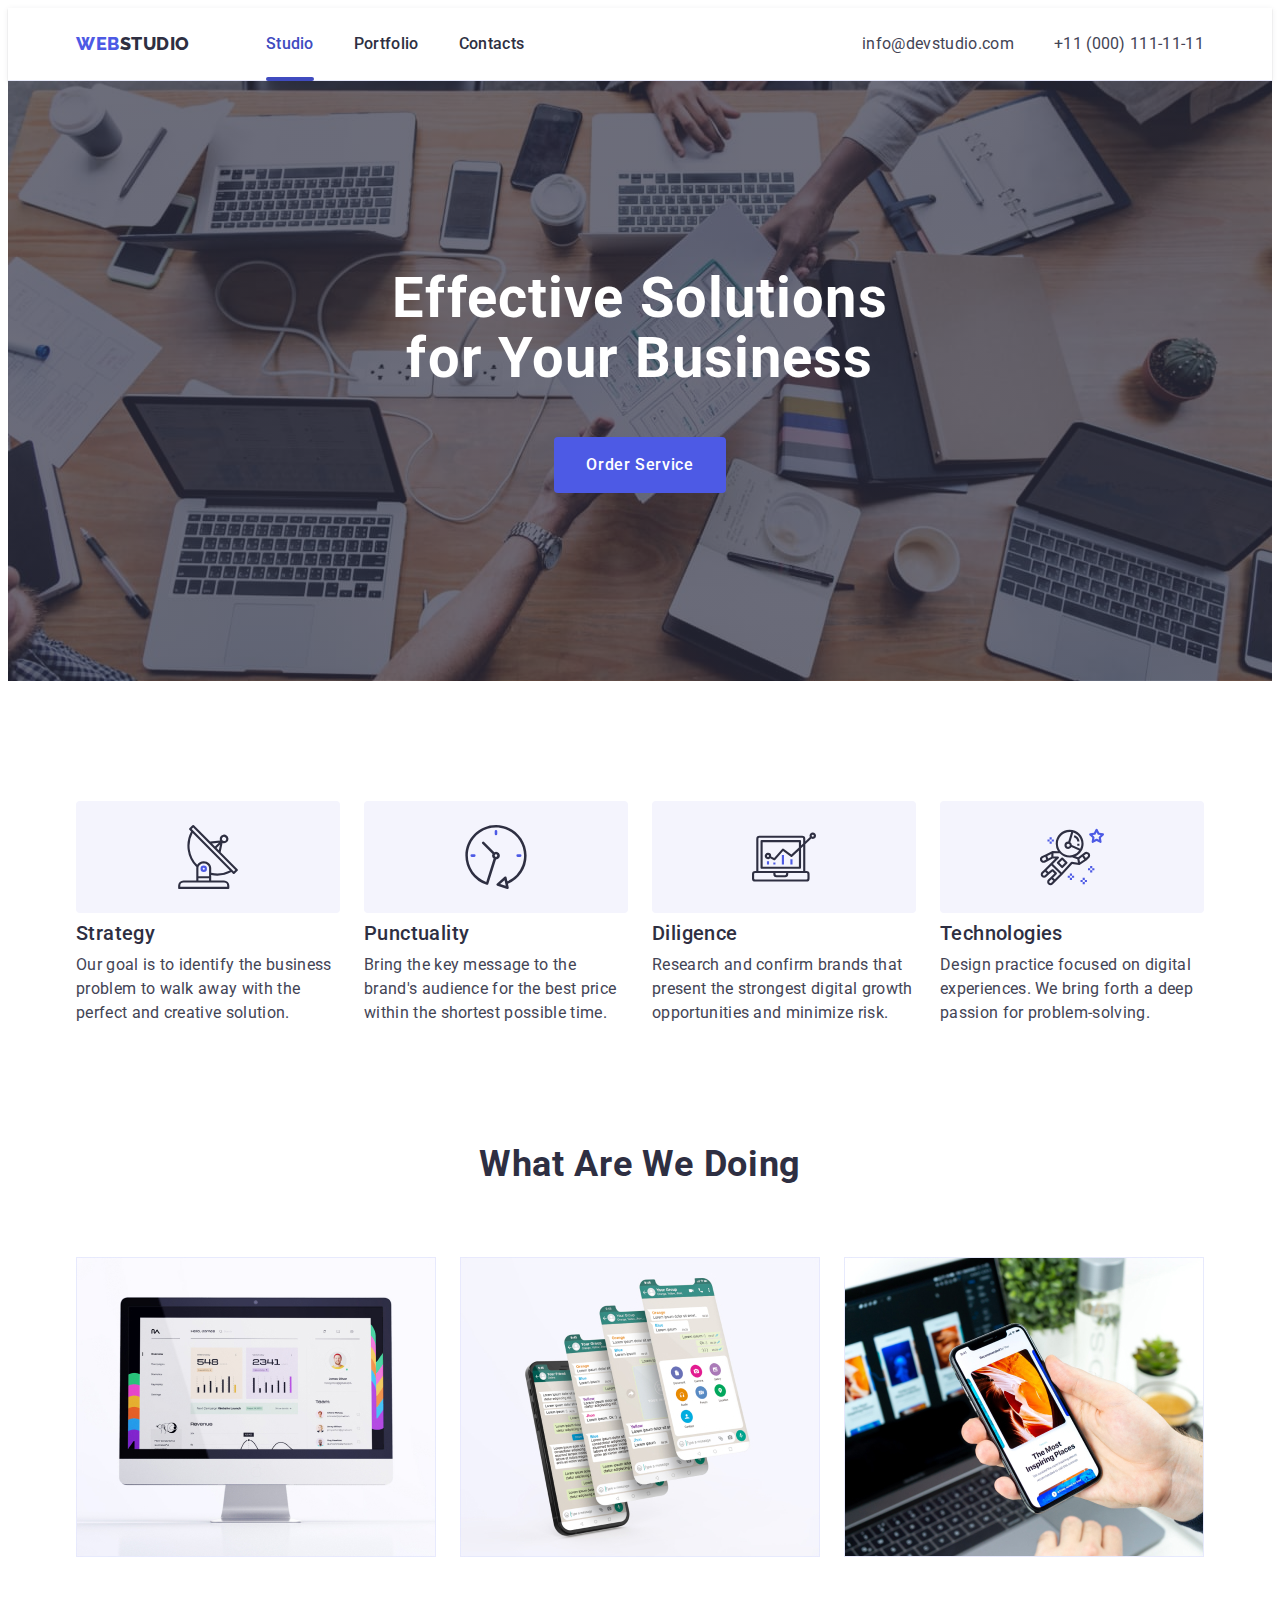
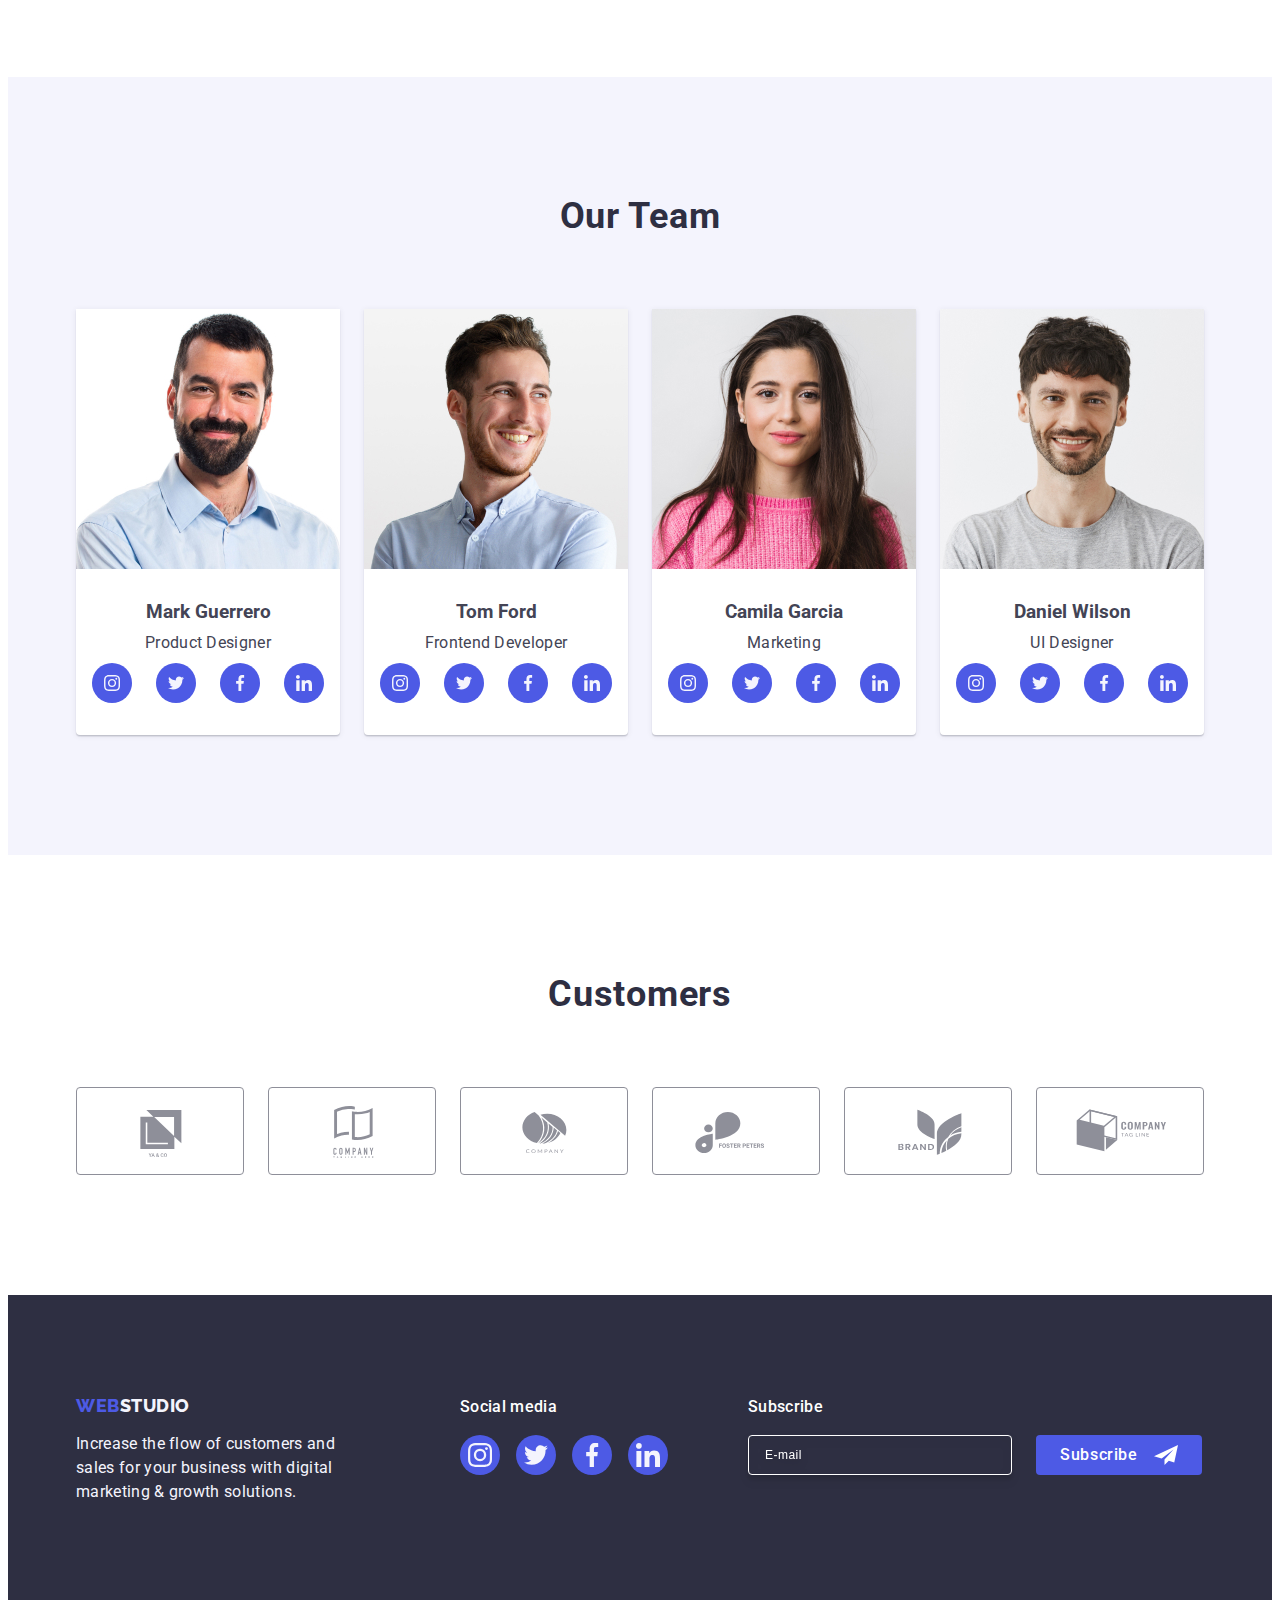
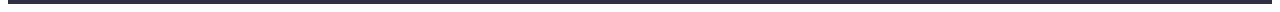
==== index.html @ f2e0dff4 "Initial commit" ====
<!DOCTYPE html>
<html lang="en">
<head>
    <meta charset="UTF-8">
    <meta name="description" content="digital marketing and growth solutions for the business">
    <link rel="preconnect" href="https://fonts.googleapis.com">
    <link rel="preconnect" href="https://fonts.gstatic.com" crossorigin>
    <link href="https://fonts.googleapis.com/css2?family=Raleway:wght@800&family=Roboto:wght@400;500;700;900&display=swap" rel="stylesheet">
    <title>Webstudio is the effectiv solutions for your business</title>
    <link rel="stylesheet" href="https://cdnjs.cloudflare.com/ajax/libs/modern-normalize/2.0.0/modern-normalize.min.css" integrity="sha512-4xo8blKMVCiXpTaLzQSLSw3KFOVPWhm/TRtuPVc4WG6kUgjH6J03IBuG7JZPkcWMxJ5huwaBpOpnwYElP/m6wg==" crossorigin="anonymous" referrerpolicy="no-referrer" />
    <link rel="stylesheet" href="./css/styles.css"/>
</head>
<body>
    <header class="header">
<div class="container header-container">
    <nav class="header-navigation">
        <a href="./index.html" class="header-logo link">Web<span class="header-logo-studio">Studio</span></a>
        <ul class="header-menu-list list">
            <li class="header-menu-item"><a href="./index.html" class="header-item current link">Studio</a></li>
            <li class="header-menu-item"><a href="./portfolio.html" class="header-item link">Portfolio</a></li>
            <li class="header-menu-item"><a href="#" class="header-item link">Contacts</a></li>
        </ul>
    </nav>
    <address class="address">
        <ul class="header-contacts-list list">
            <li>
                <a href="mailto:info@devstudio.com" class="header-contacts-item link">info@devstudio.com</a>
            </li>
            <li>
                <a href="tel:+110001111111" class="header-contacts-item link">+11 (000) 111-11-11</a>
            </li>
        </ul>
        
    </address>
</div>
    </header>

    <main>
        <section class="main-section">
                    <div class="container">
                        <h1 class="main-title">Effective Solutions for Your Business</h1>
                        <button class="button-order" data-modal-open type="button">Order Service</button>  
                    </div>  
        </section>

<section class="second-section">
    <div class="container">
        <h2 class="visually-hidden">Lorem ipsum dolor sit amet consectetur adipisicing elit. Repellendus unde facere blanditiis vitae nobis saepe enim possimus magnam dolorum.</h2>
        <ul class="business-strategies list">
            <li class="menu-item">
                <div class="strategies-icon-wrap">
                <svg class="strategies-icon" width="64" height="64">
                    <use href="./images/icons.svg#icon-antenna-1"></use>
                </svg>
                </div>
                <h3 class="name-menu-item">Strategy</h3>
                <p class="menu-text">
                    Our goal is to identify the business problem to walk away with the perfect and creative solution.
                </p>
            </li>
            <li class="menu-item">
                <div class="strategies-icon-wrap">
                <svg class="strategies-icon" width="64" height="64">
                    <use href="./images/icons.svg#icon-clock-1"></use>
                </svg>
                </div>
                <h3 class="name-menu-item">Punctuality</h3>
                <p class="menu-text">
                    Bring the key message to the brand's audience for the best price within the shortest possible time.
                </p>
            </li>
            <li class="menu-item">
                <div class="strategies-icon-wrap">
                <svg class="strategies-icon" width="64" height="64">
                    <use href="./images/icons.svg#icon-diagram-1"></use>
                </svg>
                </div>
                <h3 class="name-menu-item">Diligence</h3>
                <p class="menu-text">
                    Research and confirm brands that present the strongest digital growth opportunities and minimize risk.
                </p>
            </li>
            <li class="menu-item">
                <div class="strategies-icon-wrap">
                <svg class="strategies-icon" width="64" height="64">
                    <use href="./images/icons.svg#icon-astronaut-1"></use>
                </svg>
                </div>
                <h3 class="name-menu-item">Technologies</h3>
                <p class="menu-text">
                    Design practice focused on digital experiences. We bring forth a deep passion for problem-solving.
                </p>
            </li>
        </ul>
    </div>
</section>

<section class="third-section"> 
    <div class="container">
        <h2 class="title">What are we doing</h2>
        <ul class="services-list list">
            <li class="services-item">
                <img src="./images/monitor.jpg" alt="Monitor" 
                width="360" 
                height="300" 
                />
            </li>
            <li class="services-item">
                <img src="./images/phone.jpg" alt="Phone" 
                width="360" 
                height="300" 
                />
            </li>
            <li class="services-item">
                <img src="./images/phone_in_the_hand.jpg" alt="Phone in the hand" 
                width="360" 
                height="300" 
                />
            </li>
        </ul>
    </div>
</section>
<section class="fourth-section">
    <div class="container">
        <h2 class="title">Our Team</h2>
        <ul class="team-members-list list">
            <li class="team-members-item">
            <img class="card-image"
            src="./images/mark_guerrero.jpg"
            alt="Mark Guerrero"
            width="264"
            height="260"
            />
        <div class="by-line">
            <h3 class="name-item-team">Mark Guerrero</h3>
            <p class="menu-text">Product Designer</p>
            <ul class="teams-social-networks list">
                <li class="networks-of-team-members">
                    <a class="networks-link-section link" 
                    href=""
                    target="_blank"
                    rel="noopener noreferrer">
                    <svg class="socials-icon" width="16" height="16">
                    <use href="./images/icons.svg#icon-instagram-2"></use>
                    </svg>
                    </a>
                </li>
                <li class="networks-of-team-members">
                    <a class="networks-link-section link" 
                    href=""
                    target="_blank"
                    rel="noopener noreferrer">
                    <svg class="socials-icon" width="16" height="16">
                    <use href="./images/icons.svg#icon-twitter-1"></use>
                    </svg>
                    </a>
                </li>
                <li class="networks-of-team-members">
                    <a class="networks-link-section link" 
                    href=""
                    target="_blank"
                    rel="noopener noreferrer">
                    <svg class="socials-icon" width="16" height="16">
                    <use href="./images/icons.svg#icon-facebook-1"></use>
                    </svg>
                    </a>
                </li>
                <li class="networks-of-team-members">
                    <a class="networks-link-section link" 
                    href=""
                    target="_blank"
                    rel="noopener noreferrer">
                    <svg class="socials-icon" width="16" height="16">
                    <use href="./images/icons.svg#icon-linkedin-1"></use>
                    </svg>
                    </a>
                </li>
            </ul>
        </div>
            </li>
            <li class="team-members-item">
            <img class="card-image"
            src="./images/tom_ford.jpg"
            alt="Tom Ford"
            width="264"
            height="260"
            />
        <div class="by-line">
            <h3 class="name-item-team">Tom Ford</h3>
            <p class="menu-text">Frontend Developer</p>
            <ul class="teams-social-networks list">
                <li class="networks-of-team-members">
                    <a class="networks-link-section link" 
                    href=""
                    target="_blank"
                    rel="noopener noreferrer">
                    <svg class="socials-icon" width="16" height="16">
                    <use href="./images/icons.svg#icon-instagram-2"></use>
                    </svg>
                    </a>
                </li>
                <li class="networks-of-team-members">
                    <a class="networks-link-section link" 
                    href=""
                    target="_blank"
                    rel="noopener noreferrer">
                    <svg class="socials-icon" width="16" height="16">
                    <use href="./images/icons.svg#icon-twitter-1"></use>
                    </svg>
                    </a>
                </li>
                <li class="networks-of-team-members">
                    <a class="networks-link-section link" 
                    href=""
                    target="_blank"
                    rel="noopener noreferrer">
                    <svg class="socials-icon" width="16" height="16">
                    <use href="./images/icons.svg#icon-facebook-1"></use>
                    </svg>
                    </a>
                </li>
                <li class="networks-of-team-members">
                    <a class="networks-link-section link" 
                    href=""
                    target="_blank"
                    rel="noopener noreferrer">
                    <svg class="socials-icon" width="16" height="16">
                    <use href="./images/icons.svg#icon-linkedin-1"></use>
                    </svg>
                    </a>
                </li>
            </ul>
        </div>  
            </li>
            <li class="team-members-item">
            <img class="card-image"
            src="./images/camila_garcia.jpg"
            alt="Camila Garcia"
            width="264"
            height="260"
            />
        <div class="by-line">
            <h3 class="name-item-team">Camila Garcia</h3>
            <p class="menu-text">Marketing</p>
            <ul class="teams-social-networks list">
                <li class="networks-of-team-members">
                    <a class="networks-link-section link" 
                    href=""
                    target="_blank"
                    rel="noopener noreferrer">
                    <svg class="socials-icon" width="16" height="16">
                    <use href="./images/icons.svg#icon-instagram-2"></use>
                    </svg>
                    </a>
                </li>
                <li class="networks-of-team-members">
                    <a class="networks-link-section link" 
                    href=""
                    target="_blank"
                    rel="noopener noreferrer">
                    <svg class="socials-icon" width="16" height="16">
                    <use href="./images/icons.svg#icon-twitter-1"></use>
                    </svg>
                    </a>
                </li>
                <li class="networks-of-team-members">
                    <a class="networks-link-section link" 
                    href=""
                    target="_blank"
                    rel="noopener noreferrer">
                    <svg class="socials-icon" width="16" height="16">
                    <use href="./images/icons.svg#icon-facebook-1"></use>
                    </svg>
                    </a>
                </li>
                <li class="networks-of-team-members">
                    <a class="networks-link-section link" 
                    href=""
                    target="_blank"
                    rel="noopener noreferrer">
                    <svg class="socials-icon" width="16" height="16">
                    <use href="./images/icons.svg#icon-linkedin-1"></use>
                    </svg>
                    </a>
                </li>
            </ul>
        </div>
            </li>
            <li class="team-members-item">
            <img class="card-image" 
            src="./images/daniel_wilson.jpg" 
            alt="Daniel Wilson"
            width="264"
            height="260"
            />
        <div class="by-line">
            <h3 class="name-item-team">Daniel Wilson</h3>
            <p class="menu-text">UI Designer</p>
            <ul class="teams-social-networks list">
                <li class="networks-of-team-members">
                    <a class="networks-link-section link" 
                    href=""
                    target="_blank"
                    rel="noopener noreferrer">
                    <svg class="socials-icon" width="16" height="16">
                    <use href="./images/icons.svg#icon-instagram-2"></use>
                    </svg>
                    </a>
                </li>
                <li class="networks-of-team-members">
                    <a class="networks-link-section link" 
                    href=""
                    target="_blank"
                    rel="noopener noreferrer">
                    <svg class="socials-icon" width="16" height="16">
                    <use href="./images/icons.svg#icon-twitter-1"></use>
                    </svg>
                    </a>
                </li>
                <li class="networks-of-team-members">
                    <a class="networks-link-section link" 
                    href=""
                    target="_blank"
                    rel="noopener noreferrer">
                    <svg class="socials-icon" width="16" height="16">
                    <use href="./images/icons.svg#icon-facebook-1"></use>
                    </svg>
                    </a>
                </li>
                <li class="networks-of-team-members">
                    <a class="networks-link-section link" 
                    href=""
                    target="_blank"
                    rel="noopener noreferrer">
                    <svg class="socials-icon" width="16" height="16">
                    <use href="./images/icons.svg#icon-linkedin-1"></use>
                    </svg>
                    </a>
                </li>
            </ul>
        </div>
            </li>
        </ul>
    </div>
</section>
<section class="fifth-section">
    <div class="container">
        <h2 class="title">Customers</h2>
        <ul class="customers-list list">
            <li class="customers-item">
                    <a class="customers-link link" 
                    href=""
                    target="_blank"
                    rel="noopener noreferrer">
                    <svg class="customers-icon" width="104" height="56">
                    <use href="./images/icons.svg#icon-Logo"></use>
                    </svg>
                    </a>
            </li>
            <li class="customers-item">
                    <a class="customers-link link" 
                    href=""
                    target="_blank"
                    rel="noopener noreferrer">
                    <svg class="customers-icon" width="104" height="56">
                    <use href="./images/icons.svg#icon-Logo-1"></use>
                    </svg>
                    </a>
            </li>
            <li class="customers-item">
                    <a class="customers-link link" 
                    href=""
                    target="_blank"
                    rel="noopener noreferrer">
                    <svg class="customers-icon" width="104" height="56">
                    <use href="./images/icons.svg#icon-Logo-2"></use>
                    </svg>
                    </a>
            </li>
            <li class="customers-item">
                    <a class="customers-link link" 
                    href=""
                    target="_blank"
                    rel="noopener noreferrer">
                    <svg class="customers-icon" width="104" height="56">
                    <use href="./images/icons.svg#icon-Logo-3"></use>
                    </svg>
                    </a>
            </li>
            <li class="customers-item">
                    <a class="customers-link link" 
                    href=""
                    target="_blank"
                    rel="noopener noreferrer">
                    <svg class="customers-icon" width="104" height="56">
                    <use href="./images/icons.svg#icon-Logo-4"></use>
                    </svg>
                    </a>
            </li>
            <li class="customers-item">
                    <a class="customers-link link" 
                    href=""
                    target="_blank"
                    rel="noopener noreferrer">
                    <svg class="customers-icon" width="104" height="56">
                    <use href="./images/icons.svg#icon-Logo-5"></use>
                    </svg>
                    </a>
            </li>
        </ul>
    </div>

</section>
    </main>

    <footer class="footer">
        <div class="container footer-wrap">
        <div class="info-container">
            <a href="./index.html" class="footer-logo link">Web<span class="footer-logo-studio">Studio</span></a>
            <p class="footer-text">Increase the flow of customers and sales for your business with digital marketing & growth solutions.</p>
        </div>
        <div class="footer-social-media">
            <p class="social-media">Social media</p>
            <ul class="footer-social-list list">
                <li class="social-item">
                    <a class="socials-link link" 
                    href=""
                    target="_blank"
                    rel="noopener noreferrer">
                    <svg class="socials-icon" width="24" height="24">
                    <use href="./images/icons.svg#icon-instagram-2"></use>
                    </svg>
                    </a>
                </li>
                <li class="social-item">
                    <a class="socials-link link" 
                    href=""
                    target="_blank"
                    rel="noopener noreferrer">
                    <svg class="socials-icon" width="24" height="24">
                    <use href="./images/icons.svg#icon-twitter-1"></use>
                    </svg>
                </a>
                </li>
                <li class="social-item">
                    <a class="socials-link link" 
                    href=""
                    target="_blank"
                    rel="noopener noreferrer">
                    <svg class="socials-icon" width="24" height="24">
                    <use href="./images/icons.svg#icon-facebook-1"></use>
                    </svg>
                </a>
                </li>
                <li class="social-item">
                    <a class="socials-link link" 
                    href=""
                    target="_blank"
                    rel="noopener noreferrer">
                    <svg class="socials-icon" width="24" height="24">
                    <use href="./images/icons.svg#icon-linkedin-1"></use>
                    </svg>
                </a>
                </li>
            </ul>
        </div>
            <div class="footer-input-wrap">
                <p class="social-media">Subscribe</p>
                <form class="footer-form">
                        <label for="email" class="footer-label">
                        <input type="email" class="footer-input" name="email" id="email" placeholder="E-mail">
                        </label>
                        <button type="submit" class="submit-footer-btn">Subscribe
                            <svg class="footer-btn-icon" width="24" height="24">
                        <use href="./images/icons.svg#icon-Frame-3"></use>
                        </svg>
                        </button>
                        
                </form>
            </div>
        </div>
    </footer>
    <div class="backdrop is-hidden" data-modal>
        <div class="modal">
        <button type="button" class="close-modal-btn" data-modal-close>
            <svg class="close-icon" width="8" height="8">
            <use href="./images/icons.svg#icon-close-black-18dp-2-1"></use>
            </svg>
        </button>
        <p class="modal-title">Leave your contacts and we will call you back</p>
    <form class="modal-wrap">
        
        <div class="modal-field">
            <label for="user-name" class="form-label">Name</label>
            <div class="input-wrap">
                <input type="text" class="modal-input" name="user-name" id="user-name" required>
                <svg class="modal-icon" width="18" height="24">
                <use href="./images/icons.svg#icon-person-black-18dp-1"></use>
            </svg>
            </div>
        </div>
        <div class="modal-field">
            <label for="phone-number" class="form-label">Phone</label>
            <div class="input-wrap">
                <input type="text" class="modal-input" name="phone-number" id="phone-number" required>
                <svg class="modal-icon" width="18" height="24">
                <use href="./images/icons.svg#icon-phone-black-18dp-1"></use>
                </svg>
            </div>
        </div>
        <div class="modal-field">
            <label for="user-email" class="form-label">Email</label>
            <div class="input-wrap">
                <input type="text" class="modal-input" name="email" id="user-email"> 
                <svg class="modal-icon" width="18" height="24">
                <use href="./images/icons.svg#icon-email-black-18dp-1"></use>
                </svg>
            </div>
        
        </div>
        <div class="modal-field-comment">
            <label for="user-comment" class="form-label">Comment</label>
            <textarea name="user-comment" id="user-comment" class="modal-comment" placeholder="Text input"></textarea>
        </div>

        <div class="modal-field-checkbox">
            <input type="checkbox" id="user-privacy" name="user-privacy" value="true" class="modal-check visually-hidden">
            <label for="user-privacy" class="modal-check-text">
            <span class="checkbox-style">
                <svg class="check-icon" width="10" height="8">
                <use href="./images/icons.svg#icon-Vector-1"></use>
                </svg>
            </span>
            I accept the terms and conditions of the<a href="" class="modal-check-link">Privacy Policy</a></label>
        </div>
        <button type="submit" class="submit-modal-btn">Send</button>

    </form>    
    </div>
    </div>
    <script src="./js/modal.js"></script>
</body>


</html>
---- css/styles.css ----
:root {
  --navyblue: #2e2f42;
  --slate: #434455;
  --white: #fff;
  --cloud: #f4f4fd;
  --iris: #4d5ae5;
  --ocean: #404bbf;
  --cornflover: #e7e9fc;
  --lightslate: #8e8f99;
  --dairy: #fcfcfc;
  --commonwhite: #ffffff;
  --green: #31D0AA;

}

* {
  box-sizing: border-box;
}

body {
  font-family: "Roboto", sans-serif;
  color: var(--slate, #434455);
  background-color: var(--white);
}

.header {
  max-width: 1440px;
  margin: 0 auto;
  border-bottom: 1px solid var(--cornflover);
  box-shadow: 0px 2px 1px rgba(46, 47, 66, 0.08),
    0px 1px 1px rgba(46, 47, 66, 0.16), 0px 1px 6px rgba(46, 47, 66, 0.08);
}

.header-logo {
  color: var(--iris, #4d5ae5);
  font-family: "Raleway", sans-serif;
  font-size: 18px;
  font-weight: 800;
  line-height: 1.17;
  letter-spacing: 0.03em;
  text-transform: uppercase;
  margin-right: 76px;
}

.header-logo-studio {
  color: var(--navyblue, #2e2f42);
}

.link {
  text-decoration: none;
}

.list {
  list-style-type: none;
}

p,
h1,
h2,
h3,
h4 {
  margin-top: 0;
  margin-bottom: 0;
}

ul,
ol {
  padding-left: 0;
  margin-top: 0;
  margin-bottom: 0;
}

img {
  display: block;
  max-width: 100%;
  height: auto;
}

.container {
  width: 100%;
  max-width: 1158px;
  padding-left: 15px;
  padding-right: 15px;
  margin: 0 auto;
}

/* HEADER!!!!!!!!!!! */
.header-menu-list {
  display: flex;
  gap: 40px;
}

.header-menu-item {
  position: relative;
}

.header-item {
  padding: 24px 0;
}

.header-container {
  display: flex;
  align-items: center;
}

.header-navigation {
  display: flex;
  align-items: center;
  margin-right: auto;
}

.header-item {
  display: block;
  color: var(--navyblue);
  font-size: 16px;
  font-weight: 500;
  line-height: 1.5;
  letter-spacing: 0.02em;
}

.current {
  position: relative;
  color: var(--ocean);
  transition: color 250ms cubic-bezier(0.4, 0, 0.2, 1);
}

.current:after {
  content: "";
  position: absolute;
  bottom: -1px;
  left: 0;
  width: 100%;
  height: 4px;
  border-radius: 2px;
  background: var(--ocean);
}


.header-item:active {
  color: var(--ocean, #404bbf);
}

.header-item:hover,
.header-item:focus {
  color: var(--ocean);
}

.header-contacts-list {
  display: flex;
  margin-left: auto;
  gap: 40px;
}

.header-contacts-item {
  color: var(--slate, #434455);
  font-size: 16px;
  line-height: 1.5;
  letter-spacing: 0.02em;
  transition: color 250ms cubic-bezier(0.4, 0, 0.2, 1);
}

.header-contacts-item:active {
  color: var(--ocean, #404bbf);
}

.header-contacts-item:hover,
.header-contacts-item:focus {
  color: var(--ocean, #404bbf);
}

.address {
  font-style: normal;
}

/* MAIN */
.visually-hidden {
  position: absolute;
  width: 1px;
  height: 1px;
  margin: -1px;
  border: 0;
  padding: 0;

  white-space: nowrap;
  clip-path: inset(100%);
  clip: rect(0 0 0 0);
  overflow: hidden;
}

.main-section {
  background-image: linear-gradient(
      rgba(46, 47, 66, 0.7),
      rgba(46, 47, 66, 0.7)
    ),
    url(../images/people-office.jpg);
  background-color: var(--navyblue);
  background-size: cover;
  padding: 188px 0;
  /* width: 100%; */
  max-width: 1440px;
  background-repeat: no-repeat;
  background-position: center;
  block-size: cover;
  margin: 0 auto;
}

.main-title {
  color: var(--white, #fff);
  font-size: 56px;
  line-height: 1.07;
  letter-spacing: 0.02em;
  text-align: center;
  max-width: 496px;
  margin: 0 auto;
}

.button-order {
  display: block;
  min-width: 169px;
  height: 56px;
  margin: 0 auto;
  font-family: "Roboto", sans-serif;
  color: var(--white, #fff);
  font-size: 16px;
  font-weight: 500;
  line-height: 1.5;
  letter-spacing: 0.04em;
  background-color: var(--iris, #4d5ae5);
  cursor: pointer;
  margin-top: 48px;
  padding: 16px 32px;
  border: none;
  border-radius: 4px;
  align-items: flex-start;
  transition: background-color 250ms cubic-bezier(0.4, 0, 0.2, 1);
}

.button-order:active {
  background: var(--ocean, #404bbf);
}

.button-order:hover,
.button-order:focus {
  background: var(--ocean, #404bbf);
}

.second-section {
  padding: 120px 0;
}

.third-section {
  padding-bottom: 120px;
}

.fourth-section {
  background-color: var(--cloud);
  padding: 120px 0;
  max-width: 1440px;
  margin: 0 auto;
}

.fifth-section {
  padding: 120px 0;
}

.business-strategies {
  display: flex;
  gap: 24px;
}

.menu-item {
  width: calc((100% - 3 * 24px) / 4);
  
}

.strategies-icon-wrap {
  /* position: relative; */
  display: flex;
  justify-content: center;
  align-items: center;
  width: 100%;
  height: 112px;
  border-radius: 4px;
  background: var(--cloud, #F4F4FD);
  flex-shrink: 0;
  padding: 24px 100px;
  margin-bottom: 8px;
}

.strategies-icon {
  /* position: absolute; */
  /* top: 50%;
  left: 50%;
  transform: translate(-50%, -50%); */
}

.name-menu-item {
  color: var(--navyblue, #2e2f42);
  font-size: 20px;
  font-weight: 500;
  line-height: 1.2;
  letter-spacing: 0.02em;
  margin-bottom: 8px;
}

.menu-text {
  color: var(--slate);
  font-size: 16px;
  line-height: 1.5;
  letter-spacing: 0.02em;
}

.title {
  color: var(--navyblue, #2e2f42);
  font-size: 36px;
  line-height: 1.11;
  letter-spacing: 0.02em;
  text-transform: capitalize;
  text-align: center;
  /* padding-top: 120px; */
  margin-bottom: 72px;
}

.services-list {
  display: flex;
  gap: 24px;
}

.card-image {
  margin: 0;
}

.team-members-list {
  display: flex;
  gap: 24px;
}

.team-members-item {
  background-color: var(--white);
  width: calc((100% - 24px * 3) / 4);
  border-radius: 0px 0px 4px 4px;
  box-shadow: 0px 2px 1px 0px rgba(46, 47, 66, 0.08), 0px 1px 1px 0px rgba(46, 47, 66, 0.16), 0px 1px 6px 0px rgba(46, 47, 66, 0.08);
}

.name-item-team {
  background-color: var(--white);
  margin-bottom: 8px;
}

.by-line {
  padding: 32px 0px;
  margin: 0;
  text-align: center;
  border: 1px solid var(--cornflower);
}

.teams-social-networks {
  display: flex;
  gap: 24px;
  align-items: center;
  justify-content: center;
  padding: 8px 16px 0px;
}

.networks-of-team-members {
  width: 40px;
  height: 40px;
} 

.networks-link-section {
  display: flex;
  background-color: var(--iris);
  border-radius: 50%;
  width: 100%;
  height: 100%;
  justify-content: center;
  align-items: center;
  transition: background-color 250ms cubic-bezier(0.4, 0, 0.2, 1);
}

.networks-link-section:hover,
.networks-link-section:focus {
  background-color: var(--ocean);
}


.menu-text {
}

.customers-list {
  display: flex;
  align-items: flex-start;
  gap: 24px;
}

.customers-item {
  width: 168px;
  height: 88px;
  flex-shrink: 0;
}

.customers-link {
  display: flex;
  color: var(--lightslate);
  border: 1px solid var(--lightslate, #8e8f99);
  border-radius: 4px;
  width: 100%;
  height: 100%;
  justify-content: center;
  align-items: center;
  transition: border-color 250ms cubic-bezier(0.4, 0, 0.2, 1), color 250ms cubic-bezier(0.4, 0, 0.2, 1);
}

.customers-link:hover,
.customers-link:focus {
  border-color: var(--ocean);
  color: var(--ocean);
}

.customers-icon {
  fill: currentColor;
  transition: fill 250ms cubic-bezier(0.4, 0, 0.2, 1);
}

.footer {
  background-color: var(--navyblue);
  padding: 100px 0;
}

.container.footer-wrap {
  display: flex;
  align-items: baseline;
}

.info-container {
  margin-right: 120px;
  
}

.footer-logo {
  display: inline-block;
  margin-bottom: 16px;
  color: var(--iris, #4d5ae5);
  font-family: "Raleway", sans-serif;
  font-size: 18px;
  font-weight: 800;
  line-height: 1.17;
  letter-spacing: 0.03em;
  text-transform: uppercase;
}

.footer-logo-studio {
  color: var(--cloud);
}

.footer-text {
  color: var(--cloud, #f4f4fd);
  font-size: 16px;
  line-height: 1.5;
  letter-spacing: 0.02em;
  background-color: var(--navyblue);
  width: 264px;
}

.footer-social-media {
  margin-right: 80px;
}

.social-media {
  margin-bottom: 16px;
  font-weight: 500;
  font-size: 16px;
  line-height: 1.5;
  letter-spacing: 0.02em;
  color: var(--white);
}

.footer-social-list {
  display: flex;
  gap: 16px;
}

.social-item {
  width: 40px;
  height: 40px;
}

.socials-icon {
  fill: var(--cloud);
}

.socials-link {
  display: flex;
  background-color: var(--iris);
  border-radius: 50%;
  width: 100%;
  height: 100%;
  justify-content: center;
  align-items: center;
  transition: background-color 250ms cubic-bezier(0.4, 0, 0.2, 1);
}

.socials-link:hover,
.socials-link:focus {
  background-color: var(--green);
}

.footer-form {
  display: flex;
  gap: 24px;
}

.footer-form:first-child {
  gap: 0px;
}

.footer-input {
  background-color: transparent;
  border-radius: 4px;
  border: 1px solid var(--white, #FFF);
  box-shadow: 0px 4px 4px 0px rgba(0, 0, 0, 0.15);
  width: 264px;
  height: 40px;
  padding-left: 16px;  
  font-size: 12px;
  line-height: 1.5;
  letter-spacing: 0.04em;
  filter: drop-shadow(0px 4px 4px rgba(0, 0, 0, 0.15));
  color: var(--white, #FFF);
}

input::placeholder {
color: var(--white, #FFF);
}

.submit-footer-btn {
  display: flex;
  min-width: 165px;
  height: 40px;
  justify-content: center;
  margin: 0 auto;
  font-family: "Roboto", sans-serif;
  color: var(--white, #fff);
  font-size: 16px;
  font-weight: 500;
  line-height: 1.5;
  letter-spacing: 0.04em;
  background-color: var(--iris, #4d5ae5);
  cursor: pointer;
  padding: 8px 24px;
  border: none;
  border-radius: 4px;
  align-items: center;
  transition: background-color 250ms cubic-bezier(0.4, 0, 0.2, 1);
}

.footer-btn-icon {
  fill: var(--white);
  margin-left: 16px;
}

.submit-footer-btn:active {
  background: var(--ocean, #404bbf);
}

.submit-footer-btn:hover,
.submit-footer-btn:focus {
  background: var(--ocean, #404bbf);
}


/* PAGE 2 */

.section-portfolio {
  padding: 96px 0 120px 0;
}

.button-list {
  display: flex;
  justify-content: center;
  gap: 24px;
  margin-bottom: 72px;
}

.button-item {
  font-family: "Roboto", sans-serif;
  color: var(--iris, #4d5ae5);
  /* text-align: center; */
  font-size: 16px;
  font-weight: 500;
  line-height: 1.5;
  letter-spacing: 0.04em;
  background: var(--cloud, #f4f4fd);
  cursor: pointer;
  padding: 12px 24px;
  border: 1px solid var(--cornflover);
  border-radius: 4px;
  transition: color 250ms cubic-bezier(0.4, 0, 0.2, 1), background-color 250ms cubic-bezier(0.4, 0, 0.2, 1), border-color 250ms cubic-bezier(0.4, 0, 0.2, 1), box-shadow 250ms cubic-bezier(0.4, 0, 0.2, 1);
}

.button-item:hover,
.button-item:focus {
  color: var(--white, #fff);
  background: var(--ocean, #404bbf);
  border: 1px solid transparent;
  box-shadow: 0px 3px 1px rgba(0, 0, 0, 0.1), 0px 2px 1px rgba(0, 0, 0, 0.08), 0px 2px 2px rgba(0, 0, 0, 0.12);
}

.menu-services-list {
  display: flex;
  flex-wrap: wrap;
  gap: 48px 24px;
}

.menu-services-item {
display: block;
box-shadow: 0px 2px 1px 0px rgba(46, 47, 66, 0.08), 0px 1px 1px 0px rgba(46, 47, 66, 0.16), 0px 1px 6px 0px rgba(46, 47, 66, 0.08);
transition: box-shadow 250ms cubic-bezier(0.4, 0, 0.2, 1); 
}

.menu-services-item:hover .cover-card-portf-text,
.menu-services-item:focus .cover-card-portf-text {
  transform: translateY(0%);
}

.image-portfolio {
}

.by-line-portf {
  padding: 32px 16px;
  border: 1px solid var(--cornflover);
  border-top: none;
}

.card-portf {
  width: calc((100% - 48px) / 3);
}

.card-portfolio-wrap {
  position: relative;
  overflow: hidden;
}


.cover-card-portf-text {
position: absolute;
top: 0;
color: var(--cloud, #F4F4FD);
font-size: 16px;
line-height: 1.5;
letter-spacing: 0.02em;
padding: 40px 32px;
background-color: var(--iris);
height: 100%;
width: 100%;
transform: translateY(100%);
transition: transform 250ms cubic-bezier(0.4, 0, 0.2, 1);
}

/* -------MODAL WINDOW------- */

.backdrop {
  position: fixed;
  width: 100%;
  height: 100%;
  background-color: rgba(46, 47, 66, 0.4);
  top: 0;
  transition: opacity 250ms cubic-bezier(0.4, 0, 0.2, 1),
    visibility 250ms cubic-bezier(0.4, 0, 0.2, 1);
}

.modal {
  position: absolute;
  top: 50%;
  left: 50%;
  transform: translate(-50%, -50%) scale(1);
  width: 408px;
  min-height: 584px;
  border-radius: 4px;
  background: var(--dairy, #fcfcfc);
  box-shadow: 0px 2px 1px 0px rgba(0, 0, 0, 0.2),
    0px 1px 3px 0px rgba(0, 0, 0, 0.12), 0px 1px 1px 0px rgba(0, 0, 0, 0.14);
  transition: transform 250ms cubic-bezier(0.4, 0, 0.2, 1);
  padding: 72px 24px 24px;
}

.modal-title {
color: var(--navyblue, #2E2F42);
text-align: center;
font-size: 16px;
font-weight: 500;
line-height: 1.5;
letter-spacing: 0.02em;
margin-bottom: 16px;
}

.modal-field {
  margin-bottom: 8px;
}

.modal-field-comment {
  margin-bottom: 16px;
}

.modal-field-checkbox {
  margin-bottom: 24px;
}

.input-wrap {
position: relative;
}

.modal-input {
  outline: none;
  width: 100%;
  height: 40px;
  border-radius: 4px;
  border: 1px solid var(--navyblue-modal, rgba(46, 47, 66, 0.40));
  padding-left: 38px;
  transition: border-color 250ms cubic-bezier(0.4, 0, 0.2, 1);
  background-color: transparent;
  outline: transparent;
}

.modal-comment {
  outline: none;
  width: 100%;
  height: 120px;
  border-radius: 4px;
  border: 1px solid var(--navyblue-modal, rgba(46, 47, 66, 0.40));
  padding: 8px 16px;
  transition: border-color 250ms cubic-bezier(0.4, 0, 0.2, 1);
  resize: none;
  font-size: 12px;
  line-height: 1.17;
  letter-spacing: 0.04em;
  color: var(--navyblue-modal, rgba(46, 47, 66, 0.40));
  background-color: transparent;
  outline: transparent;
}

.modal-comment:focus {
  border-color: var(--iris);
}

textarea::placeholder {
color: var(--navyblue-modal, rgba(46, 47, 66, 0.40));
}

.modal-input:focus {
  border-color: var(--iris);
}

.modal-input:focus + .modal-icon {
fill: var(--iris);
}

.form-label {
display: block;
color: var(--lightslate, #8E8F99);
font-size: 12px;
font-weight: 400;
line-height: 1.17;
letter-spacing: 0.04em;
margin-bottom: 4px;
}

.modal-icon {
  fill: var(--navyblue);
  transition: fill 250ms cubic-bezier(0.4, 0, 0.2, 1);
  position: absolute;
  left: 16px;
  top: 50%;
  transform: translateY(-50%);
  transition: fill 250ms cubic-bezier(0.4, 0, 0.2, 1),
}


.backdrop.is-hidden .modal {
  transform: translate(-50%, -50%) scale(0);
}

.close-modal-btn {
  display: flex;
  position: absolute;
  top: 24px;
  right: 24px;
  border-radius: 50%;
  width: 24px;
  height: 24px;
  flex-shrink: 0;
  align-items: center;
  justify-content: center;
  cursor: pointer;
  padding: 0;
  background-color: var(--cornflover);
  border: 1px solid rgba(0, 0, 0, 0.1);
  transition: background-color 250ms cubic-bezier(0.4, 0, 0.2, 1),
    border 250ms cubic-bezier(0.4, 0, 0.2, 1);
}

.close-icon {
  fill: var(--navyblue);
  transition: fill 250ms cubic-bezier(0.4, 0, 0.2, 1);
  width: 8px;
  height: 8px;
  flex-shrink: 0;
  align-items: center;
}

.close-modal-btn:hover,
.close-modal-btn:focus {
  background-color: var(--ocean);
  border: none;
}

.close-modal-btn:hover .close-icon,
.close-modal-btn:focus .close-icon {
  fill: var(--commonwhite);
}

.is-hidden {
  opacity: 0;
  visibility: hidden;
  pointer-events: none;
}

.modal-check-text {
color: var(--lightslate, #8E8F99);
font-size: 12px;
font-weight: 400;
line-height: 1.17;
letter-spacing: 0.04em;
align-items: center;
}

.modal-check-link {
  color: var(--iris, #4D5AE5);
}

.checkbox-style {
  width: 16px;
  height: 16px;
  border: 1px solid rgba(46, 47, 66, 0.40); 
  margin-right: 8px;
  border-radius: 2px;
  display: inline-flex;
  align-items: center;
  justify-content: center;
  fill: transparent;
  transition: background-color 250ms cubic-bezier(0.4, 0, 0.2, 1), border 250ms cubic-bezier(0.4, 0, 0.2, 1), fill 250ms cubic-bezier(0.4, 0, 0.2, 1);
}

.modal-check:checked + .modal-check-text .checkbox-style {
  background-color: var(--ocean);
  border: none;
  fill: var(--cloud);
}

.submit-modal-btn {
  display: block;
  min-width: 169px;
  height: 56px;
  margin: 0 auto;
  font-family: "Roboto", sans-serif;
  color: var(--white, #fff);
  font-size: 16px;
  font-weight: 500;
  line-height: 1.5;
  letter-spacing: 0.04em;
  background-color: var(--iris, #4d5ae5);
  cursor: pointer;
  margin-top: 24px;
  padding: 16px 32px;
  border: none;
  border-radius: 4px;
  align-items: flex-start;
  transition: background-color 250ms cubic-bezier(0.4, 0, 0.2, 1);
}

.submit-modal-btn:active {
  background: var(--ocean, #404bbf);
}

.submit-modal-btn:hover,
.submit-modal-btn:focus {
  background: var(--ocean, #404bbf);
}
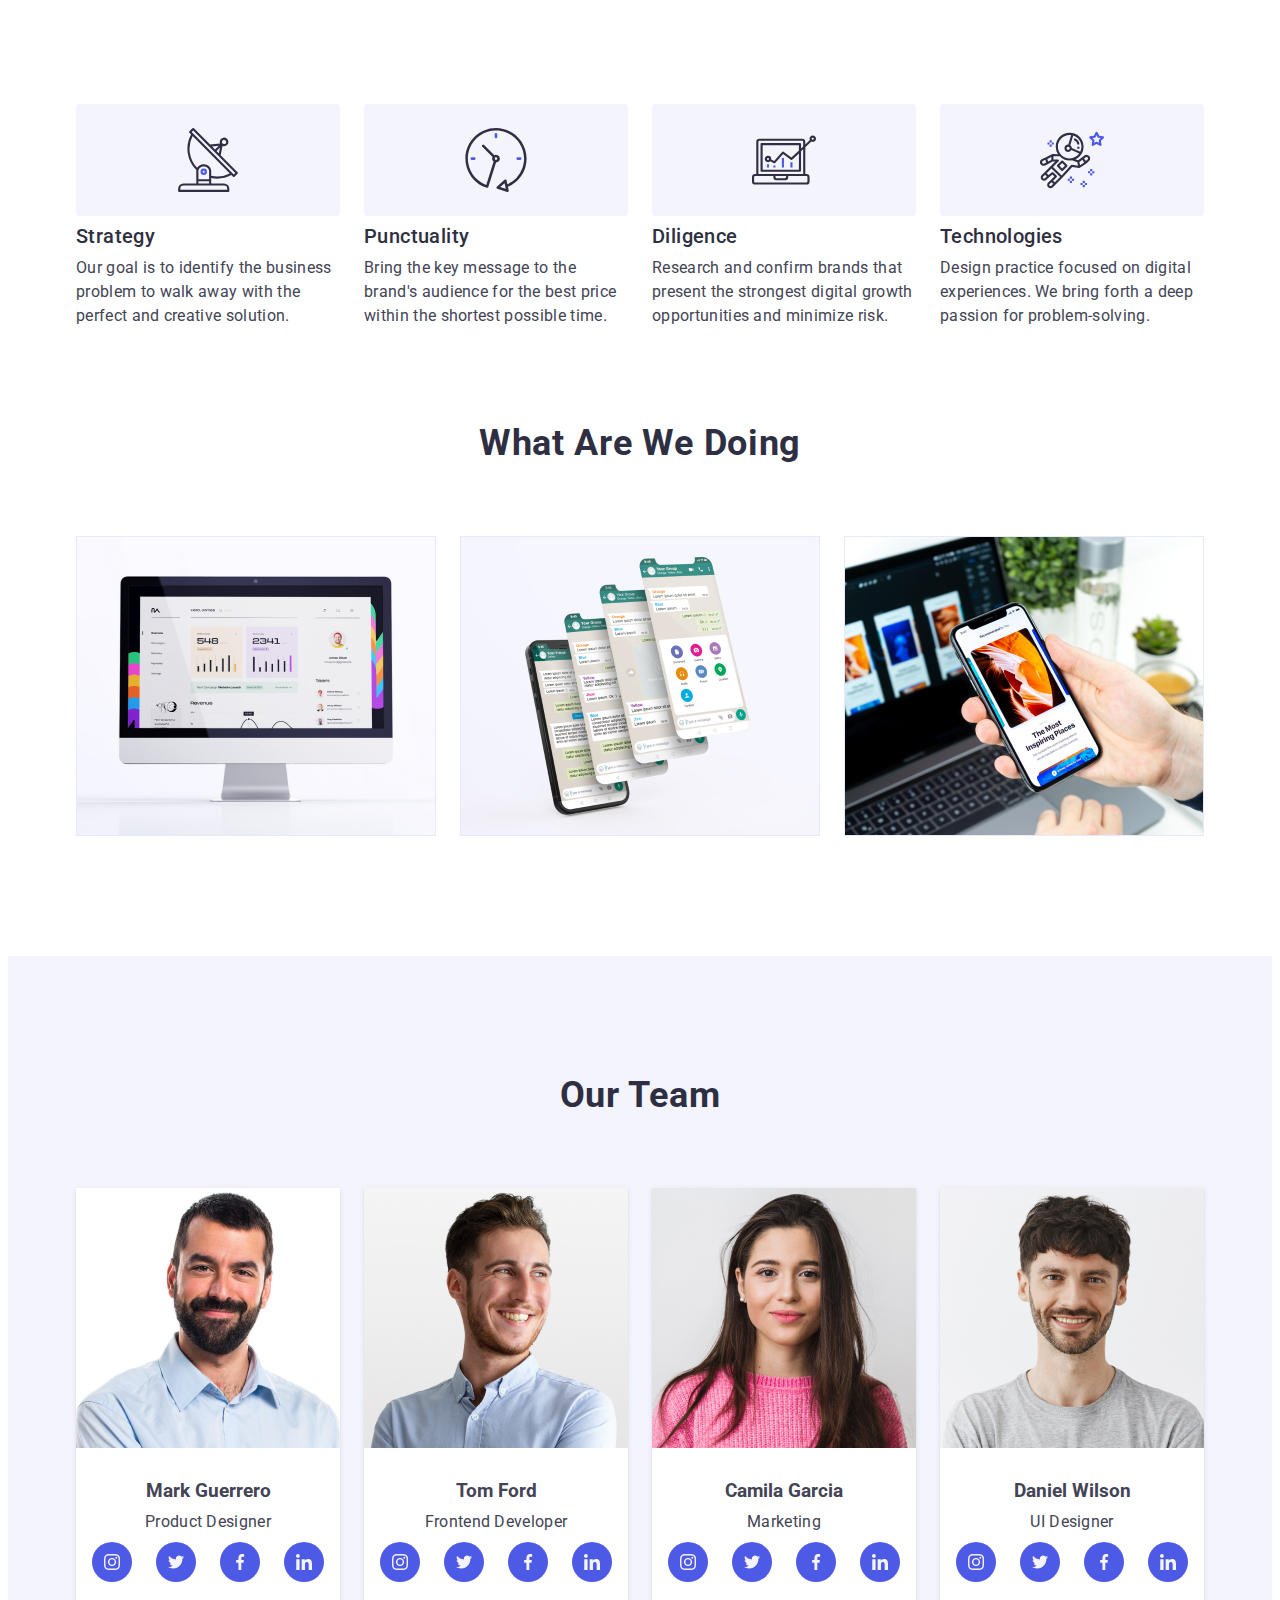
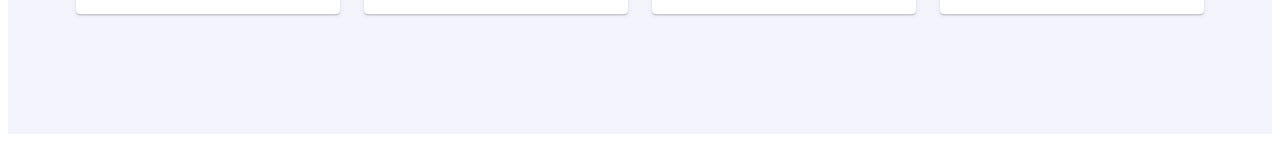
==== commit 599decb6: "fale" ====
--- a/index.html
+++ b/index.html
@@ -6,12 +6,14 @@
     <link rel="preconnect" href="https://fonts.googleapis.com">
     <link rel="preconnect" href="https://fonts.gstatic.com" crossorigin>
     <link href="https://fonts.googleapis.com/css2?family=Raleway:wght@800&family=Roboto:wght@400;500;700;900&display=swap" rel="stylesheet">
+    <meta name="viewport" content="width=device-width, initial-scale=1.0" />
     <title>Webstudio is the effectiv solutions for your business</title>
     <link rel="stylesheet" href="https://cdnjs.cloudflare.com/ajax/libs/modern-normalize/2.0.0/modern-normalize.min.css" integrity="sha512-4xo8blKMVCiXpTaLzQSLSw3KFOVPWhm/TRtuPVc4WG6kUgjH6J03IBuG7JZPkcWMxJ5huwaBpOpnwYElP/m6wg==" crossorigin="anonymous" referrerpolicy="no-referrer" />
     <link rel="stylesheet" href="./css/styles.css"/>
+    <link rel="stylesheet" href="./css/media.css"/>
 </head>
 <body>
-    <header class="header">
+    <!-- <header class="header">
 <div class="container header-container">
     <nav class="header-navigation">
         <a href="./index.html" class="header-logo link">Web<span class="header-logo-studio">Studio</span></a>
@@ -41,7 +43,7 @@
                         <h1 class="main-title">Effective Solutions for Your Business</h1>
                         <button class="button-order" data-modal-open type="button">Order Service</button>  
                     </div>  
-        </section>
+        </section> -->
 
 <section class="second-section">
     <div class="container">
@@ -343,7 +345,7 @@
         </ul>
     </div>
 </section>
-<section class="fifth-section">
+<!-- <section class="fifth-section">
     <div class="container">
         <h2 class="title">Customers</h2>
         <ul class="customers-list list">
@@ -410,10 +412,10 @@
         </ul>
     </div>
 
-</section>
+</section> -->
     </main>
 
-    <footer class="footer">
+    <!-- <footer class="footer"> 
         <div class="container footer-wrap">
         <div class="info-container">
             <a href="./index.html" class="footer-logo link">Web<span class="footer-logo-studio">Studio</span></a>
@@ -479,7 +481,7 @@
                 </form>
             </div>
         </div>
-    </footer>
+    </footer> -->
     <div class="backdrop is-hidden" data-modal>
         <div class="modal">
         <button type="button" class="close-modal-btn" data-modal-close>
--- a/css/styles.css
+++ b/css/styles.css
@@ -245,16 +245,17 @@
 }
 
 .second-section {
-  padding: 120px 0;
+  padding: 96px 0;
 }
 
 .third-section {
   padding-bottom: 120px;
+  display: none;
 }
 
 .fourth-section {
   background-color: var(--cloud);
-  padding: 120px 0;
+  padding: 96px 0;
   max-width: 1440px;
   margin: 0 auto;
 }
@@ -265,11 +266,12 @@
 
 .business-strategies {
   display: flex;
-  gap: 24px;
+  flex-wrap: wrap;
+  gap: 72px;
 }
 
 .menu-item {
-  width: calc((100% - 3 * 24px) / 4);
+  /* width: calc((100% - 3 * 24px) / 4); */
   
 }
 
@@ -285,6 +287,7 @@
   flex-shrink: 0;
   padding: 24px 100px;
   margin-bottom: 8px;
+  display: none;
 }
 
 .strategies-icon {
@@ -296,11 +299,12 @@
 
 .name-menu-item {
   color: var(--navyblue, #2e2f42);
-  font-size: 20px;
-  font-weight: 500;
-  line-height: 1.2;
+  font-size: 36px;
+  font-weight: 700;
+  line-height: 1.1;
   letter-spacing: 0.02em;
   margin-bottom: 8px;
+  text-align: center;
 }
 
 .menu-text {
@@ -308,6 +312,7 @@
   font-size: 16px;
   line-height: 1.5;
   letter-spacing: 0.02em;
+  font-weight: 500;
 }
 
 .title {
@@ -327,17 +332,18 @@
 }
 
 .card-image {
-  margin: 0;
+  margin: 0 auto;
 }
 
 .team-members-list {
-  display: flex;
-  gap: 24px;
+  /* display: flex;  */
+  gap: 72px;
 }
 
 .team-members-item {
   background-color: var(--white);
-  width: calc((100% - 24px * 3) / 4);
+  /* width: calc((100% - 24px * 3) / 4); */
+  width: 100%;
   border-radius: 0px 0px 4px 4px;
   box-shadow: 0px 2px 1px 0px rgba(46, 47, 66, 0.08), 0px 1px 1px 0px rgba(46, 47, 66, 0.16), 0px 1px 6px 0px rgba(46, 47, 66, 0.08);
 }
@@ -885,4 +891,5 @@
 .submit-modal-btn:hover,
 .submit-modal-btn:focus {
   background: var(--ocean, #404bbf);
-}+}
+
--- a/css/media.css
+++ b/css/media.css
@@ -0,0 +1,65 @@
+@media screen and (min-width: 428px) {
+.container {
+    max-width: 428px;
+}
+
+} 
+
+@media screen and (min-width: 768px) {
+.container {
+    max-width: 768px;
+}
+
+.menu-item {
+    width: calc((100% - 24px) / 2);
+    
+    
+}
+
+.business-strategies {
+    gap: 72px 24px;
+}
+
+.name-menu-item {
+    text-align: left;
+}
+} 
+
+@media screen and (min-width: 1158px) {
+    .container {
+        max-width: 1158px;
+    }
+
+    .menu-item {
+    width: calc((100% - 3 * 24px) / 4);
+    }
+    
+    .name-menu-item {
+    font-size: 20px;
+    font-style: normal;
+    font-weight: 500;
+    line-height: 1.2;
+    letter-spacing: 0.02em;
+    }
+
+    .menu-text {
+    font-weight: 400;
+}
+
+    .strategies-icon-wrap{
+    display: flex;
+}
+    .third-section {
+    padding-bottom: 120px;
+    display: flex;
+}
+
+    .fourth-section {
+    padding: 120px 0;
+    max-width: 1440px;
+}
+    .team-members-list {
+    display: flex; 
+    gap: 24px;
+}
+}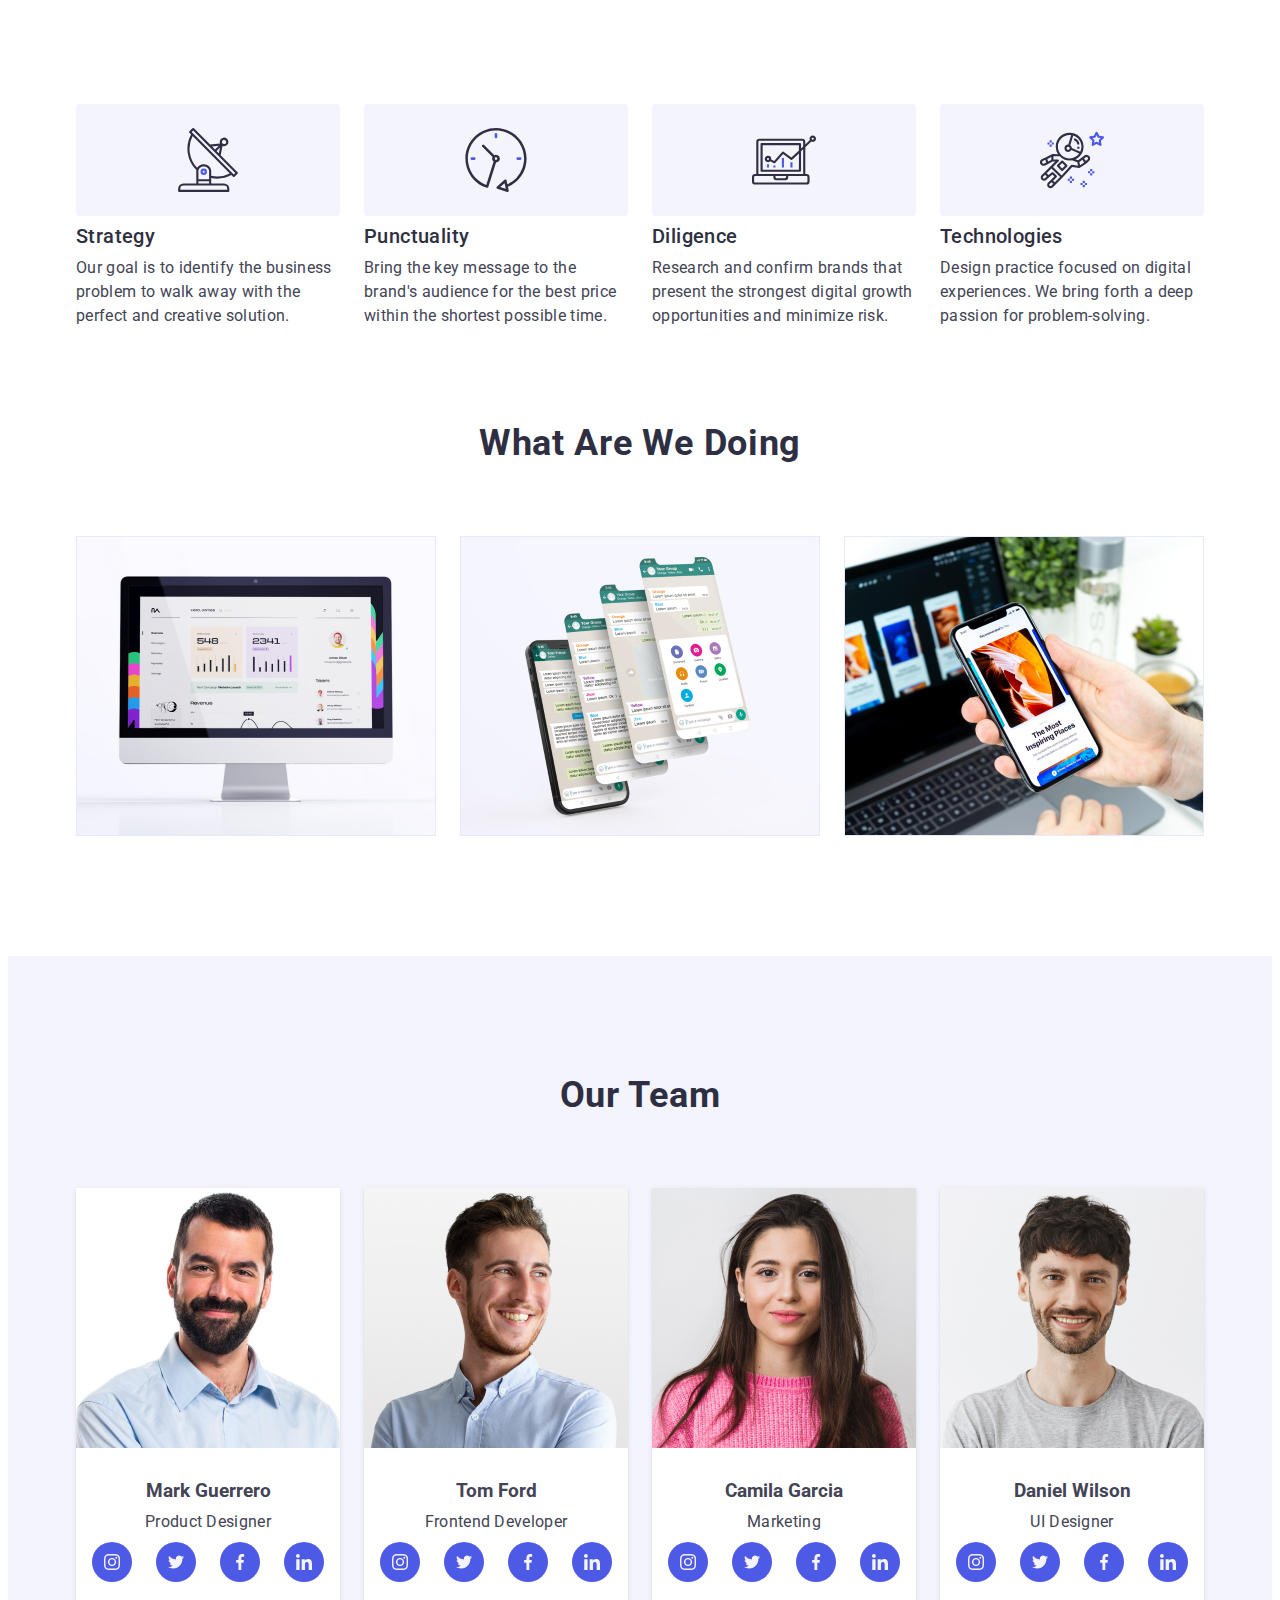
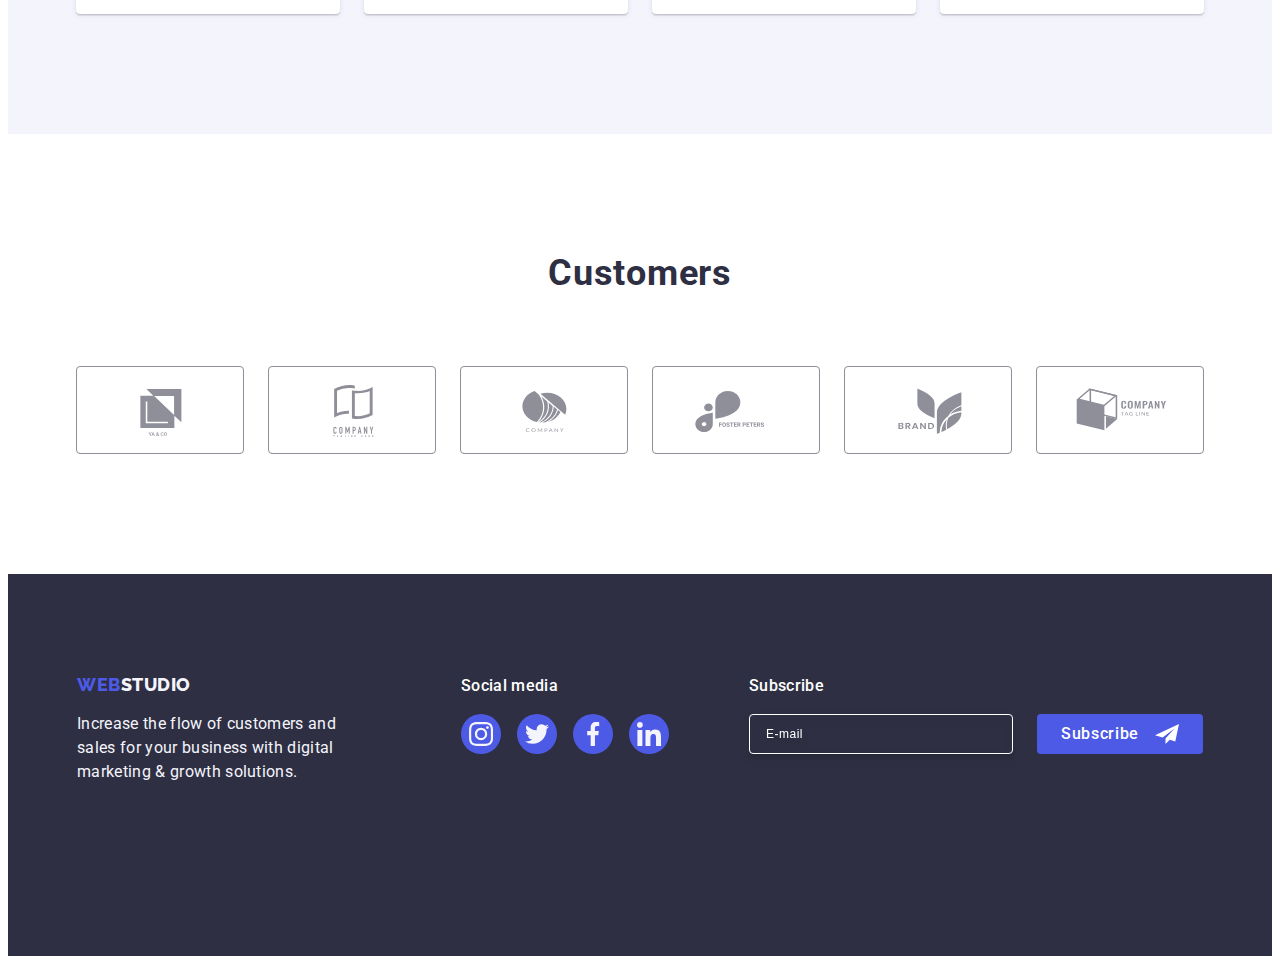
==== commit f2f114e7: "DZ6" ====
--- a/index.html
+++ b/index.html
@@ -345,7 +345,7 @@
         </ul>
     </div>
 </section>
-<!-- <section class="fifth-section">
+<section class="fifth-section">
     <div class="container">
         <h2 class="title">Customers</h2>
         <ul class="customers-list list">
@@ -412,10 +412,10 @@
         </ul>
     </div>
 
-</section> -->
+</section>
     </main>
 
-    <!-- <footer class="footer"> 
+    <footer class="footer"> 
         <div class="container footer-wrap">
         <div class="info-container">
             <a href="./index.html" class="footer-logo link">Web<span class="footer-logo-studio">Studio</span></a>
@@ -481,7 +481,7 @@
                 </form>
             </div>
         </div>
-    </footer> -->
+    </footer>
     <div class="backdrop is-hidden" data-modal>
         <div class="modal">
         <button type="button" class="close-modal-btn" data-modal-close>
--- a/css/styles.css
+++ b/css/styles.css
@@ -256,12 +256,10 @@
 .fourth-section {
   background-color: var(--cloud);
   padding: 96px 0;
-  max-width: 1440px;
-  margin: 0 auto;
 }
 
 .fifth-section {
-  padding: 120px 0;
+  padding: 96px 0;
 }
 
 .business-strategies {
@@ -332,18 +330,20 @@
 }
 
 .card-image {
-  margin: 0 auto;
+  margin: 0;
 }
 
 .team-members-list {
-  /* display: flex;  */
+  display: flex;
+  flex-wrap: wrap;
+  justify-content: center;
   gap: 72px;
 }
 
 .team-members-item {
   background-color: var(--white);
   /* width: calc((100% - 24px * 3) / 4); */
-  width: 100%;
+  width: 264px;
   border-radius: 0px 0px 4px 4px;
   box-shadow: 0px 2px 1px 0px rgba(46, 47, 66, 0.08), 0px 1px 1px 0px rgba(46, 47, 66, 0.16), 0px 1px 6px 0px rgba(46, 47, 66, 0.08);
 }
@@ -395,12 +395,12 @@
 
 .customers-list {
   display: flex;
-  align-items: flex-start;
-  gap: 24px;
+  flex-wrap: wrap;
+  gap: 72px 16px;
 }
 
 .customers-item {
-  width: 168px;
+  width: 190px;
   height: 88px;
   flex-shrink: 0;
 }
@@ -435,17 +435,22 @@
 
 .container.footer-wrap {
   display: flex;
-  align-items: baseline;
+  flex-wrap: wrap;
+  justify-content: center;
+  align-items: center;
+  /* align-items: baseline; */
 }
 
 .info-container {
-  margin-right: 120px;
+  margin-bottom: 72px;
   
 }
 
 .footer-logo {
-  display: inline-block;
-  margin-bottom: 16px;
+  justify-content: center;
+  align-items: center;
+  display: flex;
+  margin-bottom: 17.5px;
   color: var(--iris, #4d5ae5);
   font-family: "Raleway", sans-serif;
   font-size: 18px;
@@ -469,10 +474,14 @@
 }
 
 .footer-social-media {
-  margin-right: 80px;
+  margin-bottom: 72px;
+    
 }
 
 .social-media {
+  display: flex;
+  align-items: center;
+  justify-content: center;
   margin-bottom: 16px;
   font-weight: 500;
   font-size: 16px;
@@ -513,7 +522,8 @@
 
 .footer-form {
   display: flex;
-  gap: 24px;
+  flex-wrap: wrap;
+  gap: 16px;
 }
 
 .footer-form:first-child {
@@ -525,7 +535,7 @@
   border-radius: 4px;
   border: 1px solid var(--white, #FFF);
   box-shadow: 0px 4px 4px 0px rgba(0, 0, 0, 0.15);
-  width: 264px;
+  width: 398px;
   height: 40px;
   padding-left: 16px;  
   font-size: 12px;
--- a/css/media.css
+++ b/css/media.css
@@ -22,6 +22,51 @@
 
 .name-menu-item {
     text-align: left;
+}
+
+.team-members-list {
+    gap: 64px 24px;
+}
+
+.customers-list {
+    display: flex;
+    flex-wrap: wrap;
+    gap: 72px 24px;
+    align-items: center;
+    justify-content: center;
+}
+
+.container.footer-wrap {
+width: 100%;
+}
+
+.info-container {
+    margin-right: 24px;
+    
+}
+
+.footer-logo {
+    display: inline-block; 
+}
+
+.footer-form {
+    display: flex;
+    gap: 24px;
+}
+
+.footer-input {
+    width: 264px;
+    height: 40px;
+}
+
+.footer-social-media {
+    margin-top: 
+    
+}
+
+.social-media {
+    justify-content: left;
+
 }
 } 
 
@@ -56,10 +101,47 @@
 
     .fourth-section {
     padding: 120px 0;
-    max-width: 1440px;
 }
     .team-members-list {
     display: flex; 
     gap: 24px;
 }
+
+    .fifth-section {
+    padding: 120px 0;
+}
+.customers-list {
+    display: flex;
+    align-items: flex-start;
+    gap: 24px;
+}
+    .customers-item {
+    width: 168px;
+    height: 88px;
+    flex-shrink: 0;
+}
+
+.container.footer-wrap {
+    display: flex;
+    align-items: baseline;
+}
+.info-container {
+    margin-right: 120px;
+}
+
+.footer-logo {
+    display: inline-block;
+}
+.footer-social-media {
+    margin-right: 80px;
+}
+.footer-form {
+    display: flex;
+    gap: 24px;
+}
+
+.footer-input {
+    width: 264px;
+    height: 40px;
+}
 }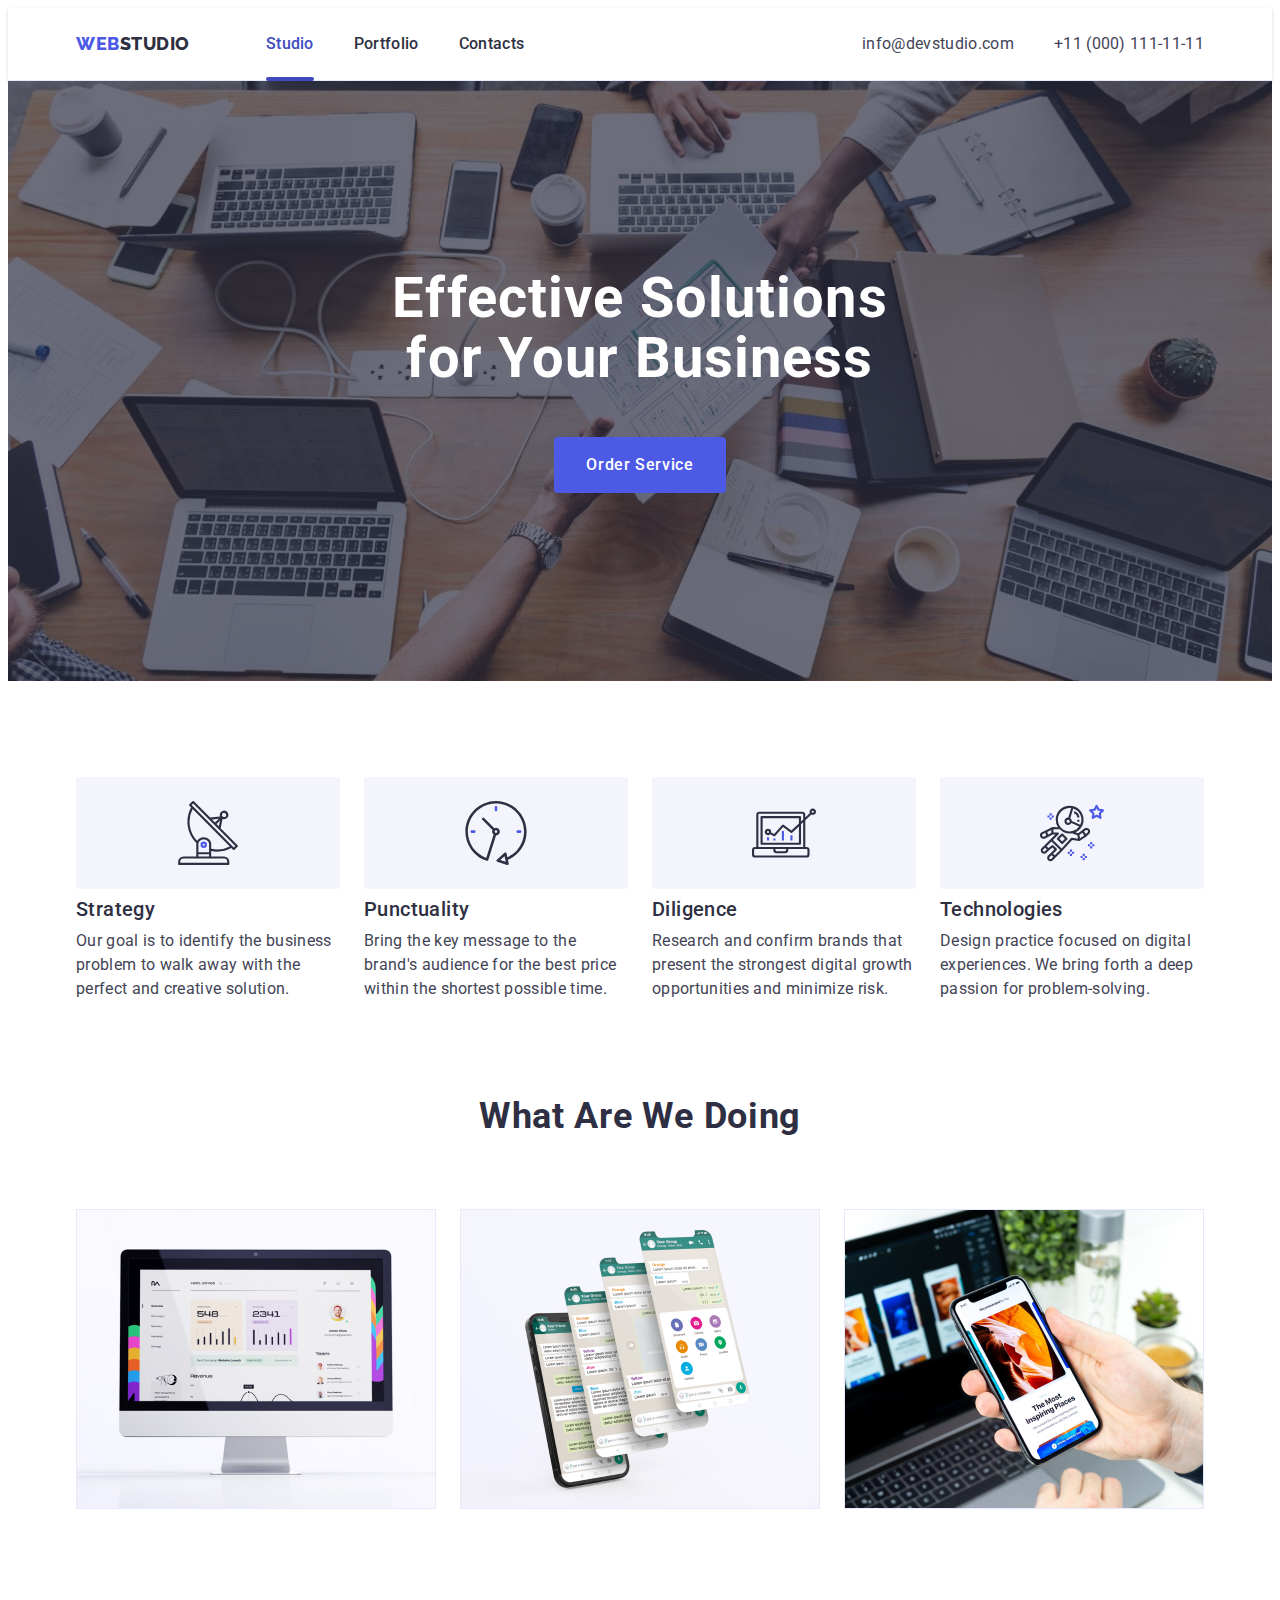
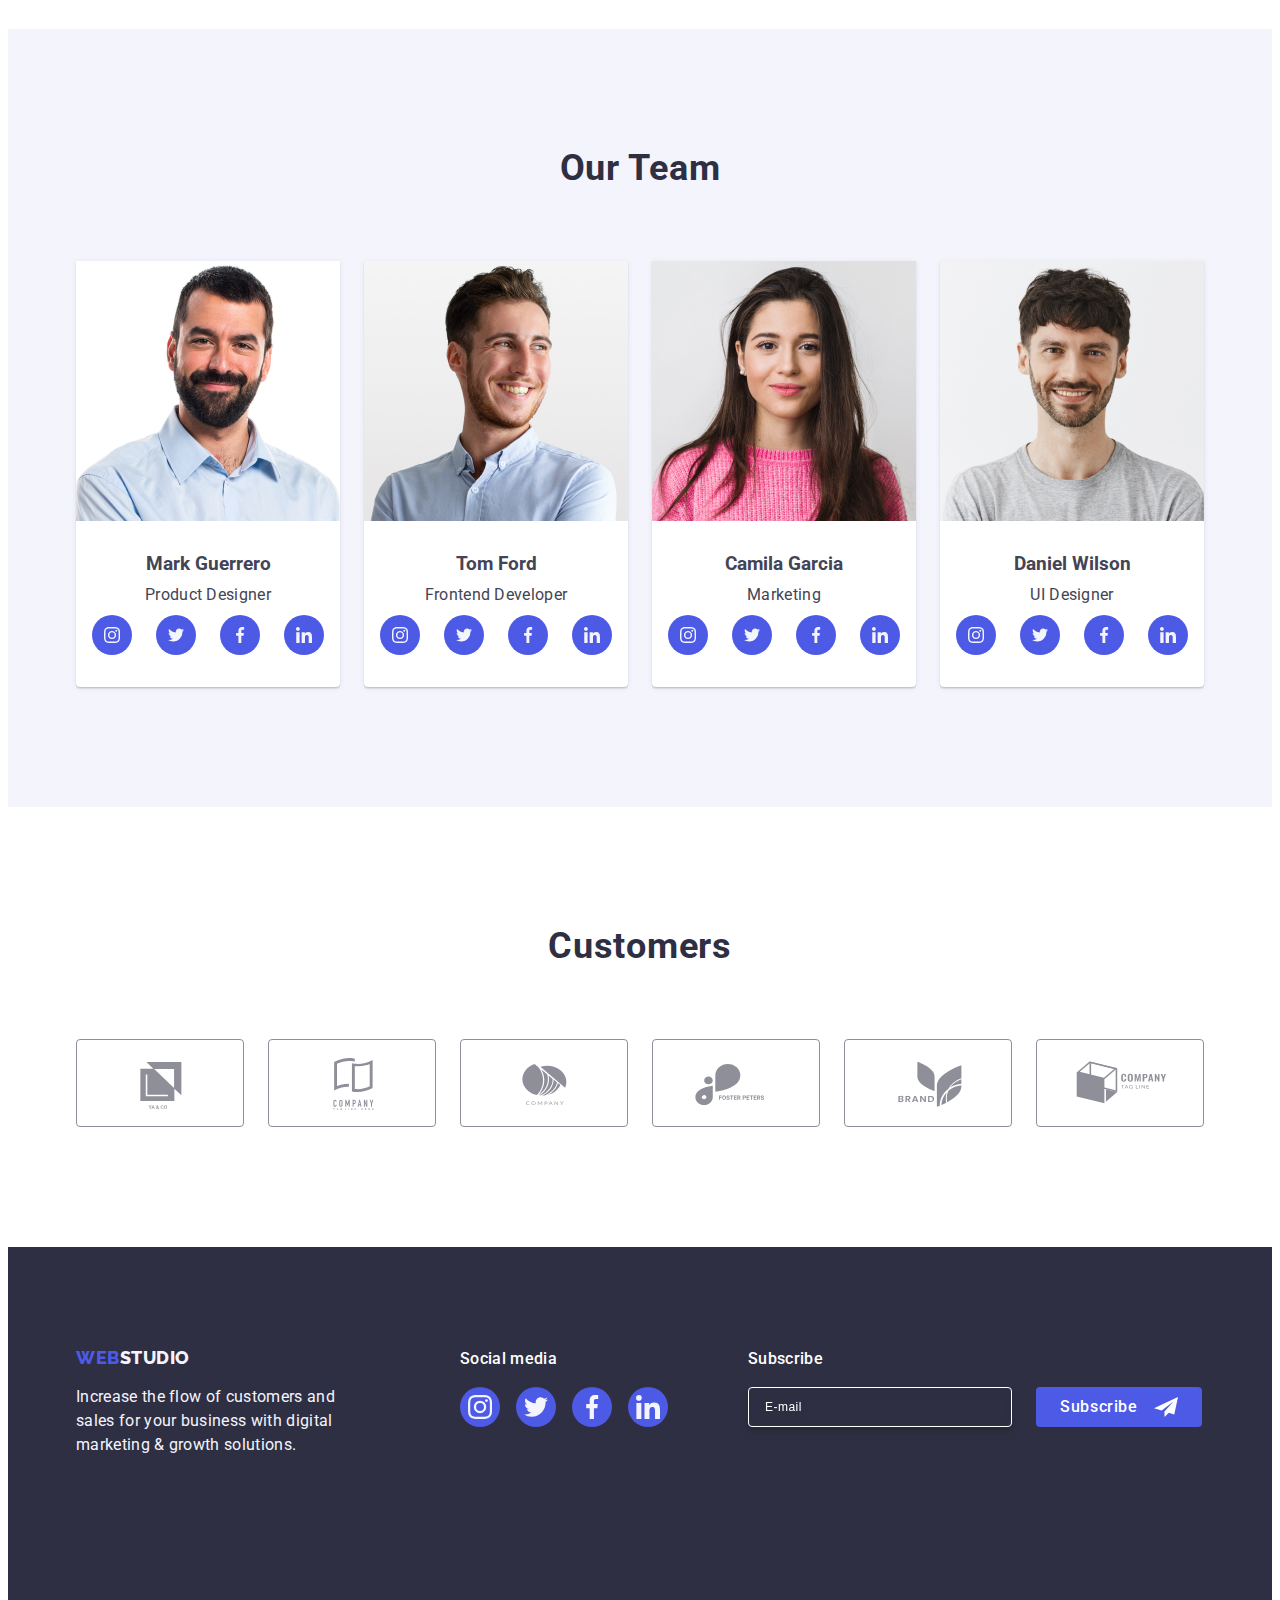
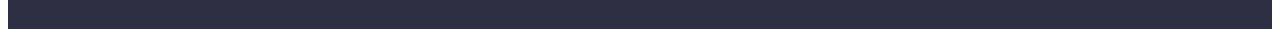
==== commit 67fc31cb: "DZ6_var2" ====
--- a/index.html
+++ b/index.html
@@ -13,7 +13,7 @@
     <link rel="stylesheet" href="./css/media.css"/>
 </head>
 <body>
-    <!-- <header class="header">
+    <header class="header">
 <div class="container header-container">
     <nav class="header-navigation">
         <a href="./index.html" class="header-logo link">Web<span class="header-logo-studio">Studio</span></a>
@@ -32,8 +32,83 @@
                 <a href="tel:+110001111111" class="header-contacts-item link">+11 (000) 111-11-11</a>
             </li>
         </ul>
-        
     </address>
+    <button class="hamburger" type="button" data-menu-open>
+        <svg class="header-icon" width="32" height="22">
+            <use href="./images/icons.svg#icon-charm_menu-hamburger"></use>
+        </svg>
+    </button>
+</div>
+
+<div class="mob-menu is-hidden" data-menu>
+    <div class="mob-menu-top">
+        <button type="button" class="close-mob-menu-btn" data-menu-close>
+                <svg class="close-icon" width="8" height="8">
+                <use href="./images/icons.svg#icon-close-black-18dp-2-1"></use>
+                </svg>
+        </button>
+        <nav class="mob-menu-navigation">
+            <ul class="mob-menu-list list">
+                <li class="mob-menu-item"><a href="./index.html" class="mob-menu-link link">Studio</a></li>
+                <li class="mob-menu-item"><a href="./portfolio.html" class="mob-menu-link link">Portfolio</a></li>
+                <li class="mob-menu-item"><a href="#" class="mob-menu-link link">Contacts</a></li>
+            </ul>
+        </nav>
+    </div>
+    <div class="mob-menu-bottom">
+        <address class="address">
+            <ul class="mob-menu-contacts-list list">
+                <li class="mob-menu-contacts">
+                    <a href="mailto:info@devstudio.com" class="mob-menu-contacts-mail link">info@devstudio.com</a>
+                </li>
+                <li class="mob-menu-contacts">
+                    <a href="tel:+110001111111" class="mob-menu-contacts-phone link">+11 (000) 111-11-11</a>
+                </li>
+            </ul>
+        </address>
+        <ul class="mob-menu-social-list list">
+                    <li class="social-item">
+                        <a class="socials-link link" 
+                        href=""
+                        target="_blank"
+                        rel="noopener noreferrer">
+                        <svg class="socials-icon" width="24" height="24">
+                        <use href="./images/icons.svg#icon-instagram-2"></use>
+                        </svg>
+                        </a>
+                    </li>
+                    <li class="social-item">
+                        <a class="socials-link link" 
+                        href=""
+                        target="_blank"
+                        rel="noopener noreferrer">
+                        <svg class="socials-icon" width="24" height="24">
+                        <use href="./images/icons.svg#icon-twitter-1"></use>
+                        </svg>
+                    </a>
+                    </li>
+                    <li class="social-item">
+                        <a class="socials-link link" 
+                        href=""
+                        target="_blank"
+                        rel="noopener noreferrer">
+                        <svg class="socials-icon" width="24" height="24">
+                        <use href="./images/icons.svg#icon-facebook-1"></use>
+                        </svg>
+                    </a>
+                    </li>
+                    <li class="social-item">
+                        <a class="socials-link link" 
+                        href=""
+                        target="_blank"
+                        rel="noopener noreferrer">
+                        <svg class="socials-icon" width="24" height="24">
+                        <use href="./images/icons.svg#icon-linkedin-1"></use>
+                        </svg>
+                    </a>
+                    </li>
+                </ul>
+    </div>
 </div>
     </header>
 
@@ -43,7 +118,7 @@
                         <h1 class="main-title">Effective Solutions for Your Business</h1>
                         <button class="button-order" data-modal-open type="button">Order Service</button>  
                     </div>  
-        </section> -->
+        </section>
 
 <section class="second-section">
     <div class="container">
@@ -127,7 +202,9 @@
         <h2 class="title">Our Team</h2>
         <ul class="team-members-list list">
             <li class="team-members-item">
-            <img class="card-image"
+            <img 
+            srcset="./images/mark_guerrero.jpg 1x, ./images/mark_guerrero-2x.jpg 2x"
+            class="card-image"
             src="./images/mark_guerrero.jpg"
             alt="Mark Guerrero"
             width="264"
@@ -181,7 +258,9 @@
         </div>
             </li>
             <li class="team-members-item">
-            <img class="card-image"
+            <img 
+            srcset="./images/tom_ford.jpg 1x, ./images/tom_ford-2x.jpg 2x"
+            class="card-image"
             src="./images/tom_ford.jpg"
             alt="Tom Ford"
             width="264"
@@ -235,7 +314,9 @@
         </div>  
             </li>
             <li class="team-members-item">
-            <img class="card-image"
+            <img 
+            srcset="./images/camila_garcia.jpg 1x, ./images/camila_garcia-2x.jpg 2x"
+            class="card-image"
             src="./images/camila_garcia.jpg"
             alt="Camila Garcia"
             width="264"
@@ -289,7 +370,9 @@
         </div>
             </li>
             <li class="team-members-item">
-            <img class="card-image" 
+            <img 
+            srcset="./images/daniel_wilson.jpg 1x, ./images/daniel_wilson-2x.jpg 2x"
+            class="card-image" 
             src="./images/daniel_wilson.jpg" 
             alt="Daniel Wilson"
             width="264"
@@ -541,6 +624,7 @@
     </div>
     </div>
     <script src="./js/modal.js"></script>
+    <script src="./js/menu.js"></script>
 </body>
 
 
--- a/css/styles.css
+++ b/css/styles.css
@@ -9,8 +9,7 @@
   --lightslate: #8e8f99;
   --dairy: #fcfcfc;
   --commonwhite: #ffffff;
-  --green: #31D0AA;
-
+  --green: #31d0aa;
 }
 
 * {
@@ -24,6 +23,7 @@
 }
 
 .header {
+  padding: 24px 0;
   max-width: 1440px;
   margin: 0 auto;
   border-bottom: 1px solid var(--cornflover);
@@ -39,7 +39,7 @@
   line-height: 1.17;
   letter-spacing: 0.03em;
   text-transform: uppercase;
-  margin-right: 76px;
+  /* margin-right: 76px; */
 }
 
 .header-logo-studio {
@@ -88,6 +88,7 @@
 .header-menu-list {
   display: flex;
   gap: 40px;
+  display: none;
 }
 
 .header-menu-item {
@@ -101,6 +102,7 @@
 .header-container {
   display: flex;
   align-items: center;
+  justify-content: left;
 }
 
 .header-navigation {
@@ -135,6 +137,10 @@
   background: var(--ocean);
 }
 
+.header-icon {
+  fill: transparent;
+  stroke: var(--navyblue);
+}
 
 .header-item:active {
   color: var(--ocean, #404bbf);
@@ -149,6 +155,7 @@
   display: flex;
   margin-left: auto;
   gap: 40px;
+  display: none;
 }
 
 .header-contacts-item {
@@ -170,6 +177,121 @@
 
 .address {
   font-style: normal;
+}
+
+.hamburger {
+  padding: 0;
+  background-color: var(--white);
+  border: none;
+}
+
+/* MOBILE WINDOW */
+
+.mob-menu {
+  position: fixed;
+  top: 0;
+  z-index: 20;
+  background-color: var(--white);
+  width: 100vw;
+  height: 100vh;
+  padding: 24px 24px 40px 40px;
+  display: flex;
+  flex-direction: column;
+  justify-content: space-between;
+}
+.close-mob-menu-btn {
+  display: flex;
+  position: absolute;
+  top: 24px;
+  right: 24px;
+  border-radius: 50%;
+  width: 24px;
+  height: 24px;
+  flex-shrink: 0;
+  align-items: center;
+  justify-content: center;
+  cursor: pointer;
+  padding: 0;
+  background-color: transparent;
+  border: 1px solid rgba(0, 0, 0, 0.1);
+  transition: background-color 250ms cubic-bezier(0.4, 0, 0.2, 1),
+    border 250ms cubic-bezier(0.4, 0, 0.2, 1);
+}
+.close-icon {
+}
+.mob-menu-navigation {
+  display: flex;
+  flex-wrap: wrap;
+}
+
+.mob-menu-list {
+  margin-top: 56px;
+  margin-bottom: 100px;
+}
+.list {
+}
+.mob-menu-item:not(:last-child) {
+  margin-bottom: 40px;
+}
+.mob-menu-link {
+  color: var(--navyblue, #2e2f42);
+  font-size: 36px;
+  font-weight: 700;
+  line-height: 1.11;
+  letter-spacing: 0.02em;
+  text-transform: capitalize;
+}
+
+.mob-menu-link:hover,
+.mob-menu-link:focus {
+  color: var(--ocean, #404bbf);
+}
+
+.mob-menu-contacts-list {
+  margin-bottom: 48px;
+}
+
+.mob-menu-contacts:nth-child(2) {
+  order: -1;
+}
+
+.mob-menu-contacts:not(:last-child) {
+  margin-bottom: 40px;
+}
+.mob-menu-contacts-mail {
+  color: var(--slate, #434455);
+  font-size: 20px;
+  font-weight: 500;
+  line-height: 1.2;
+  letter-spacing: 0.02em;
+}
+
+.mob-menu-contacts-phone {
+  color: var(--iris, #4d5ae5);
+  font-size: 36px;
+  font-weight: 700;
+  line-height: 1.11;
+  letter-spacing: 0.02em;
+  text-transform: capitalize;
+}
+
+.mob-menu-social-list {
+  display: flex;
+  gap: 56px;
+}
+.social-item {
+}
+.socials-link {
+}
+.socials-icon {
+}
+.main-section {
+}
+.container {
+}
+.main-title {
+}
+.button-order {
 }
 
 /* MAIN */
@@ -192,10 +314,10 @@
       rgba(46, 47, 66, 0.7),
       rgba(46, 47, 66, 0.7)
     ),
-    url(../images/people-office.jpg);
+    url(../images/people-office-mob.jpg);
   background-color: var(--navyblue);
   background-size: cover;
-  padding: 188px 0;
+  padding: 112px 0;
   /* width: 100%; */
   max-width: 1440px;
   background-repeat: no-repeat;
@@ -204,13 +326,25 @@
   margin: 0 auto;
 }
 
+@media (min-device-pixel-ratio: 2),
+  (min-resolution: 192dpi),
+  (min-resolution: 2dppx) {
+  .main-section {
+    background-image: linear-gradient(
+        rgba(46, 47, 66, 0.7),
+        rgba(46, 47, 66, 0.7)
+      ),
+      url(../images/people-office-mob-2x.jpg);
+  }
+}
+
 .main-title {
   color: var(--white, #fff);
-  font-size: 56px;
-  line-height: 1.07;
+  font-size: 36px;
+  line-height: 1.11;
   letter-spacing: 0.02em;
   text-align: center;
-  max-width: 496px;
+  max-width: 320px;
   margin: 0 auto;
 }
 
@@ -227,7 +361,7 @@
   letter-spacing: 0.04em;
   background-color: var(--iris, #4d5ae5);
   cursor: pointer;
-  margin-top: 48px;
+  margin-top: 72px;
   padding: 16px 32px;
   border: none;
   border-radius: 4px;
@@ -270,7 +404,6 @@
 
 .menu-item {
   /* width: calc((100% - 3 * 24px) / 4); */
-  
 }
 
 .strategies-icon-wrap {
@@ -281,7 +414,7 @@
   width: 100%;
   height: 112px;
   border-radius: 4px;
-  background: var(--cloud, #F4F4FD);
+  background: var(--cloud, #f4f4fd);
   flex-shrink: 0;
   padding: 24px 100px;
   margin-bottom: 8px;
@@ -345,7 +478,9 @@
   /* width: calc((100% - 24px * 3) / 4); */
   width: 264px;
   border-radius: 0px 0px 4px 4px;
-  box-shadow: 0px 2px 1px 0px rgba(46, 47, 66, 0.08), 0px 1px 1px 0px rgba(46, 47, 66, 0.16), 0px 1px 6px 0px rgba(46, 47, 66, 0.08);
+  box-shadow: 0px 2px 1px 0px rgba(46, 47, 66, 0.08),
+    0px 1px 1px 0px rgba(46, 47, 66, 0.16),
+    0px 1px 6px 0px rgba(46, 47, 66, 0.08);
 }
 
 .name-item-team {
@@ -371,7 +506,7 @@
 .networks-of-team-members {
   width: 40px;
   height: 40px;
-} 
+}
 
 .networks-link-section {
   display: flex;
@@ -388,7 +523,6 @@
 .networks-link-section:focus {
   background-color: var(--ocean);
 }
-
 
 .menu-text {
 }
@@ -414,7 +548,8 @@
   height: 100%;
   justify-content: center;
   align-items: center;
-  transition: border-color 250ms cubic-bezier(0.4, 0, 0.2, 1), color 250ms cubic-bezier(0.4, 0, 0.2, 1);
+  transition: border-color 250ms cubic-bezier(0.4, 0, 0.2, 1),
+    color 250ms cubic-bezier(0.4, 0, 0.2, 1);
 }
 
 .customers-link:hover,
@@ -443,7 +578,6 @@
 
 .info-container {
   margin-bottom: 72px;
-  
 }
 
 .footer-logo {
@@ -475,7 +609,6 @@
 
 .footer-social-media {
   margin-bottom: 72px;
-    
 }
 
 .social-media {
@@ -533,20 +666,20 @@
 .footer-input {
   background-color: transparent;
   border-radius: 4px;
-  border: 1px solid var(--white, #FFF);
+  border: 1px solid var(--white, #fff);
   box-shadow: 0px 4px 4px 0px rgba(0, 0, 0, 0.15);
   width: 398px;
   height: 40px;
-  padding-left: 16px;  
+  padding-left: 16px;
   font-size: 12px;
   line-height: 1.5;
   letter-spacing: 0.04em;
   filter: drop-shadow(0px 4px 4px rgba(0, 0, 0, 0.15));
-  color: var(--white, #FFF);
+  color: var(--white, #fff);
 }
 
 input::placeholder {
-color: var(--white, #FFF);
+  color: var(--white, #fff);
 }
 
 .submit-footer-btn {
@@ -584,7 +717,6 @@
   background: var(--ocean, #404bbf);
 }
 
-
 /* PAGE 2 */
 
 .section-portfolio {
@@ -611,7 +743,10 @@
   padding: 12px 24px;
   border: 1px solid var(--cornflover);
   border-radius: 4px;
-  transition: color 250ms cubic-bezier(0.4, 0, 0.2, 1), background-color 250ms cubic-bezier(0.4, 0, 0.2, 1), border-color 250ms cubic-bezier(0.4, 0, 0.2, 1), box-shadow 250ms cubic-bezier(0.4, 0, 0.2, 1);
+  transition: color 250ms cubic-bezier(0.4, 0, 0.2, 1),
+    background-color 250ms cubic-bezier(0.4, 0, 0.2, 1),
+    border-color 250ms cubic-bezier(0.4, 0, 0.2, 1),
+    box-shadow 250ms cubic-bezier(0.4, 0, 0.2, 1);
 }
 
 .button-item:hover,
@@ -619,7 +754,8 @@
   color: var(--white, #fff);
   background: var(--ocean, #404bbf);
   border: 1px solid transparent;
-  box-shadow: 0px 3px 1px rgba(0, 0, 0, 0.1), 0px 2px 1px rgba(0, 0, 0, 0.08), 0px 2px 2px rgba(0, 0, 0, 0.12);
+  box-shadow: 0px 3px 1px rgba(0, 0, 0, 0.1), 0px 2px 1px rgba(0, 0, 0, 0.08),
+    0px 2px 2px rgba(0, 0, 0, 0.12);
 }
 
 .menu-services-list {
@@ -629,9 +765,11 @@
 }
 
 .menu-services-item {
-display: block;
-box-shadow: 0px 2px 1px 0px rgba(46, 47, 66, 0.08), 0px 1px 1px 0px rgba(46, 47, 66, 0.16), 0px 1px 6px 0px rgba(46, 47, 66, 0.08);
-transition: box-shadow 250ms cubic-bezier(0.4, 0, 0.2, 1); 
+  display: block;
+  box-shadow: 0px 2px 1px 0px rgba(46, 47, 66, 0.08),
+    0px 1px 1px 0px rgba(46, 47, 66, 0.16),
+    0px 1px 6px 0px rgba(46, 47, 66, 0.08);
+  transition: box-shadow 250ms cubic-bezier(0.4, 0, 0.2, 1);
 }
 
 .menu-services-item:hover .cover-card-portf-text,
@@ -657,20 +795,19 @@
   overflow: hidden;
 }
 
-
 .cover-card-portf-text {
-position: absolute;
-top: 0;
-color: var(--cloud, #F4F4FD);
-font-size: 16px;
-line-height: 1.5;
-letter-spacing: 0.02em;
-padding: 40px 32px;
-background-color: var(--iris);
-height: 100%;
-width: 100%;
-transform: translateY(100%);
-transition: transform 250ms cubic-bezier(0.4, 0, 0.2, 1);
+  position: absolute;
+  top: 0;
+  color: var(--cloud, #f4f4fd);
+  font-size: 16px;
+  line-height: 1.5;
+  letter-spacing: 0.02em;
+  padding: 40px 32px;
+  background-color: var(--iris);
+  height: 100%;
+  width: 100%;
+  transform: translateY(100%);
+  transition: transform 250ms cubic-bezier(0.4, 0, 0.2, 1);
 }
 
 /* -------MODAL WINDOW------- */
@@ -701,13 +838,13 @@
 }
 
 .modal-title {
-color: var(--navyblue, #2E2F42);
-text-align: center;
-font-size: 16px;
-font-weight: 500;
-line-height: 1.5;
-letter-spacing: 0.02em;
-margin-bottom: 16px;
+  color: var(--navyblue, #2e2f42);
+  text-align: center;
+  font-size: 16px;
+  font-weight: 500;
+  line-height: 1.5;
+  letter-spacing: 0.02em;
+  margin-bottom: 16px;
 }
 
 .modal-field {
@@ -723,7 +860,7 @@
 }
 
 .input-wrap {
-position: relative;
+  position: relative;
 }
 
 .modal-input {
@@ -731,7 +868,7 @@
   width: 100%;
   height: 40px;
   border-radius: 4px;
-  border: 1px solid var(--navyblue-modal, rgba(46, 47, 66, 0.40));
+  border: 1px solid var(--navyblue-modal, rgba(46, 47, 66, 0.4));
   padding-left: 38px;
   transition: border-color 250ms cubic-bezier(0.4, 0, 0.2, 1);
   background-color: transparent;
@@ -743,14 +880,14 @@
   width: 100%;
   height: 120px;
   border-radius: 4px;
-  border: 1px solid var(--navyblue-modal, rgba(46, 47, 66, 0.40));
+  border: 1px solid var(--navyblue-modal, rgba(46, 47, 66, 0.4));
   padding: 8px 16px;
   transition: border-color 250ms cubic-bezier(0.4, 0, 0.2, 1);
   resize: none;
   font-size: 12px;
   line-height: 1.17;
   letter-spacing: 0.04em;
-  color: var(--navyblue-modal, rgba(46, 47, 66, 0.40));
+  color: var(--navyblue-modal, rgba(46, 47, 66, 0.4));
   background-color: transparent;
   outline: transparent;
 }
@@ -760,7 +897,7 @@
 }
 
 textarea::placeholder {
-color: var(--navyblue-modal, rgba(46, 47, 66, 0.40));
+  color: var(--navyblue-modal, rgba(46, 47, 66, 0.4));
 }
 
 .modal-input:focus {
@@ -768,17 +905,17 @@
 }
 
 .modal-input:focus + .modal-icon {
-fill: var(--iris);
+  fill: var(--iris);
 }
 
 .form-label {
-display: block;
-color: var(--lightslate, #8E8F99);
-font-size: 12px;
-font-weight: 400;
-line-height: 1.17;
-letter-spacing: 0.04em;
-margin-bottom: 4px;
+  display: block;
+  color: var(--lightslate, #8e8f99);
+  font-size: 12px;
+  font-weight: 400;
+  line-height: 1.17;
+  letter-spacing: 0.04em;
+  margin-bottom: 4px;
 }
 
 .modal-icon {
@@ -788,9 +925,8 @@
   left: 16px;
   top: 50%;
   transform: translateY(-50%);
-  transition: fill 250ms cubic-bezier(0.4, 0, 0.2, 1),
-}
-
+  transition: fill 250ms cubic-bezier(0.4, 0, 0.2, 1);
+}
 
 .backdrop.is-hidden .modal {
   transform: translate(-50%, -50%) scale(0);
@@ -842,29 +978,31 @@
 }
 
 .modal-check-text {
-color: var(--lightslate, #8E8F99);
-font-size: 12px;
-font-weight: 400;
-line-height: 1.17;
-letter-spacing: 0.04em;
-align-items: center;
+  color: var(--lightslate, #8e8f99);
+  font-size: 12px;
+  font-weight: 400;
+  line-height: 1.17;
+  letter-spacing: 0.04em;
+  align-items: center;
 }
 
 .modal-check-link {
-  color: var(--iris, #4D5AE5);
+  color: var(--iris, #4d5ae5);
 }
 
 .checkbox-style {
   width: 16px;
   height: 16px;
-  border: 1px solid rgba(46, 47, 66, 0.40); 
+  border: 1px solid rgba(46, 47, 66, 0.4);
   margin-right: 8px;
   border-radius: 2px;
   display: inline-flex;
   align-items: center;
   justify-content: center;
   fill: transparent;
-  transition: background-color 250ms cubic-bezier(0.4, 0, 0.2, 1), border 250ms cubic-bezier(0.4, 0, 0.2, 1), fill 250ms cubic-bezier(0.4, 0, 0.2, 1);
+  transition: background-color 250ms cubic-bezier(0.4, 0, 0.2, 1),
+    border 250ms cubic-bezier(0.4, 0, 0.2, 1),
+    fill 250ms cubic-bezier(0.4, 0, 0.2, 1);
 }
 
 .modal-check:checked + .modal-check-text .checkbox-style {
@@ -902,4 +1040,3 @@
 .submit-modal-btn:focus {
   background: var(--ocean, #404bbf);
 }
-
--- a/css/media.css
+++ b/css/media.css
@@ -9,6 +9,64 @@
 .container {
     max-width: 768px;
 }
+
+.header {
+    padding: 0;
+}
+
+.header-logo {
+margin-right: 120px;
+}
+
+.header-menu-list {
+    display: flex;
+    gap: 40px;
+}
+
+.header-contacts-list {
+    display: flex;
+    flex-wrap: wrap;
+    /* margin-left: auto; */
+    justify-content: right;
+    gap: 12px;
+}
+
+.header-contacts-item {
+    color: var(--slate, #434455);
+    font-size: 12px;
+    font-weight: 400;
+    line-height: 1.17;
+    letter-spacing: 0.04em;
+    transition: color 250ms cubic-bezier(0.4, 0, 0.2, 1);
+}
+
+.mob-menu {
+    display: none;
+}
+
+.main-section {
+    background-image: linear-gradient(
+        rgba(46, 47, 66, 0.7),
+        rgba(46, 47, 66, 0.7)
+    ),
+    url(../images/people-office-tab.jpg);
+}
+
+@media (min-device-pixel-ratio: 2),
+(min-resolution: 192dpi),
+(min-resolution: 2dppx) {
+    .main-section {
+        background-image: linear-gradient(
+        rgba(46, 47, 66, 0.7),
+        rgba(46, 47, 66, 0.7)
+        ),
+        url(../images/people-office-tab-2x.jpg);
+    }
+}
+
+.button-order {
+        margin-top: 36px;
+    }
 
 .menu-item {
     width: calc((100% - 24px) / 2);
@@ -38,11 +96,19 @@
 
 .container.footer-wrap {
 width: 100%;
+justify-content: left;
+align-items: first baseline;
+/* margin-left: 108px;
+padding-left: 0; */
 }
 
 .info-container {
     margin-right: 24px;
     
+}
+
+.footer {
+    padding: 100px 93px;
 }
 
 .footer-logo {
@@ -66,13 +132,87 @@
 
 .social-media {
     justify-content: left;
-
+}
+
+.hamburger {
+    display: none;
 }
 } 
 
 @media screen and (min-width: 1158px) {
     .container {
         max-width: 1158px;
+    }
+
+    .header {
+        padding: 0;
+    }
+
+    .header-container {
+    display: flex;
+    align-items: center;
+}
+
+.header-logo {
+margin-right: 76px;
+}
+
+.header-menu-list {
+    display: flex;
+    gap: 40px;
+}
+
+.header-contacts-list {
+    display: flex;
+    margin-left: auto;
+    gap: 40px;
+}
+
+    .header-contacts-item {
+    color: var(--slate, #434455);
+    font-size: 16px;
+    line-height: 1.5;
+    letter-spacing: 0.02em;
+    transition: color 250ms cubic-bezier(0.4, 0, 0.2, 1);
+}
+
+.mob-menu {
+    display: none;
+}
+
+    .main-section {
+        padding: 188px 0;
+        background-image: linear-gradient(
+        rgba(46, 47, 66, 0.7),
+        rgba(46, 47, 66, 0.7)
+    ),
+    url(../images/people-office.jpg);
+    }
+
+    @media (min-device-pixel-ratio: 2),
+(min-resolution: 192dpi),
+(min-resolution: 2dppx) {
+    .main-section {
+        background-image: linear-gradient(
+        rgba(46, 47, 66, 0.7),
+        rgba(46, 47, 66, 0.7)
+        ),
+        url(../images/people-office-2x.jpg);
+    }
+}
+
+    .main-title {
+    color: var(--white, #fff);
+    font-size: 56px;
+    line-height: 1.07;
+    letter-spacing: 0.02em;
+    text-align: center;
+    max-width: 496px;
+    margin: 0 auto;
+}
+
+    .button-order {
+        margin-top: 48px;
     }
 
     .menu-item {
@@ -121,9 +261,16 @@
     flex-shrink: 0;
 }
 
+    .footer {
+    padding: 100px 0;
+}
+
+
 .container.footer-wrap {
     display: flex;
     align-items: baseline;
+    /* margin-left: 0; */
+    /* padding-left: 15px; */
 }
 .info-container {
     margin-right: 120px;
@@ -144,4 +291,8 @@
     width: 264px;
     height: 40px;
 }
+
+.hamburger {
+    display: none;
+}
 }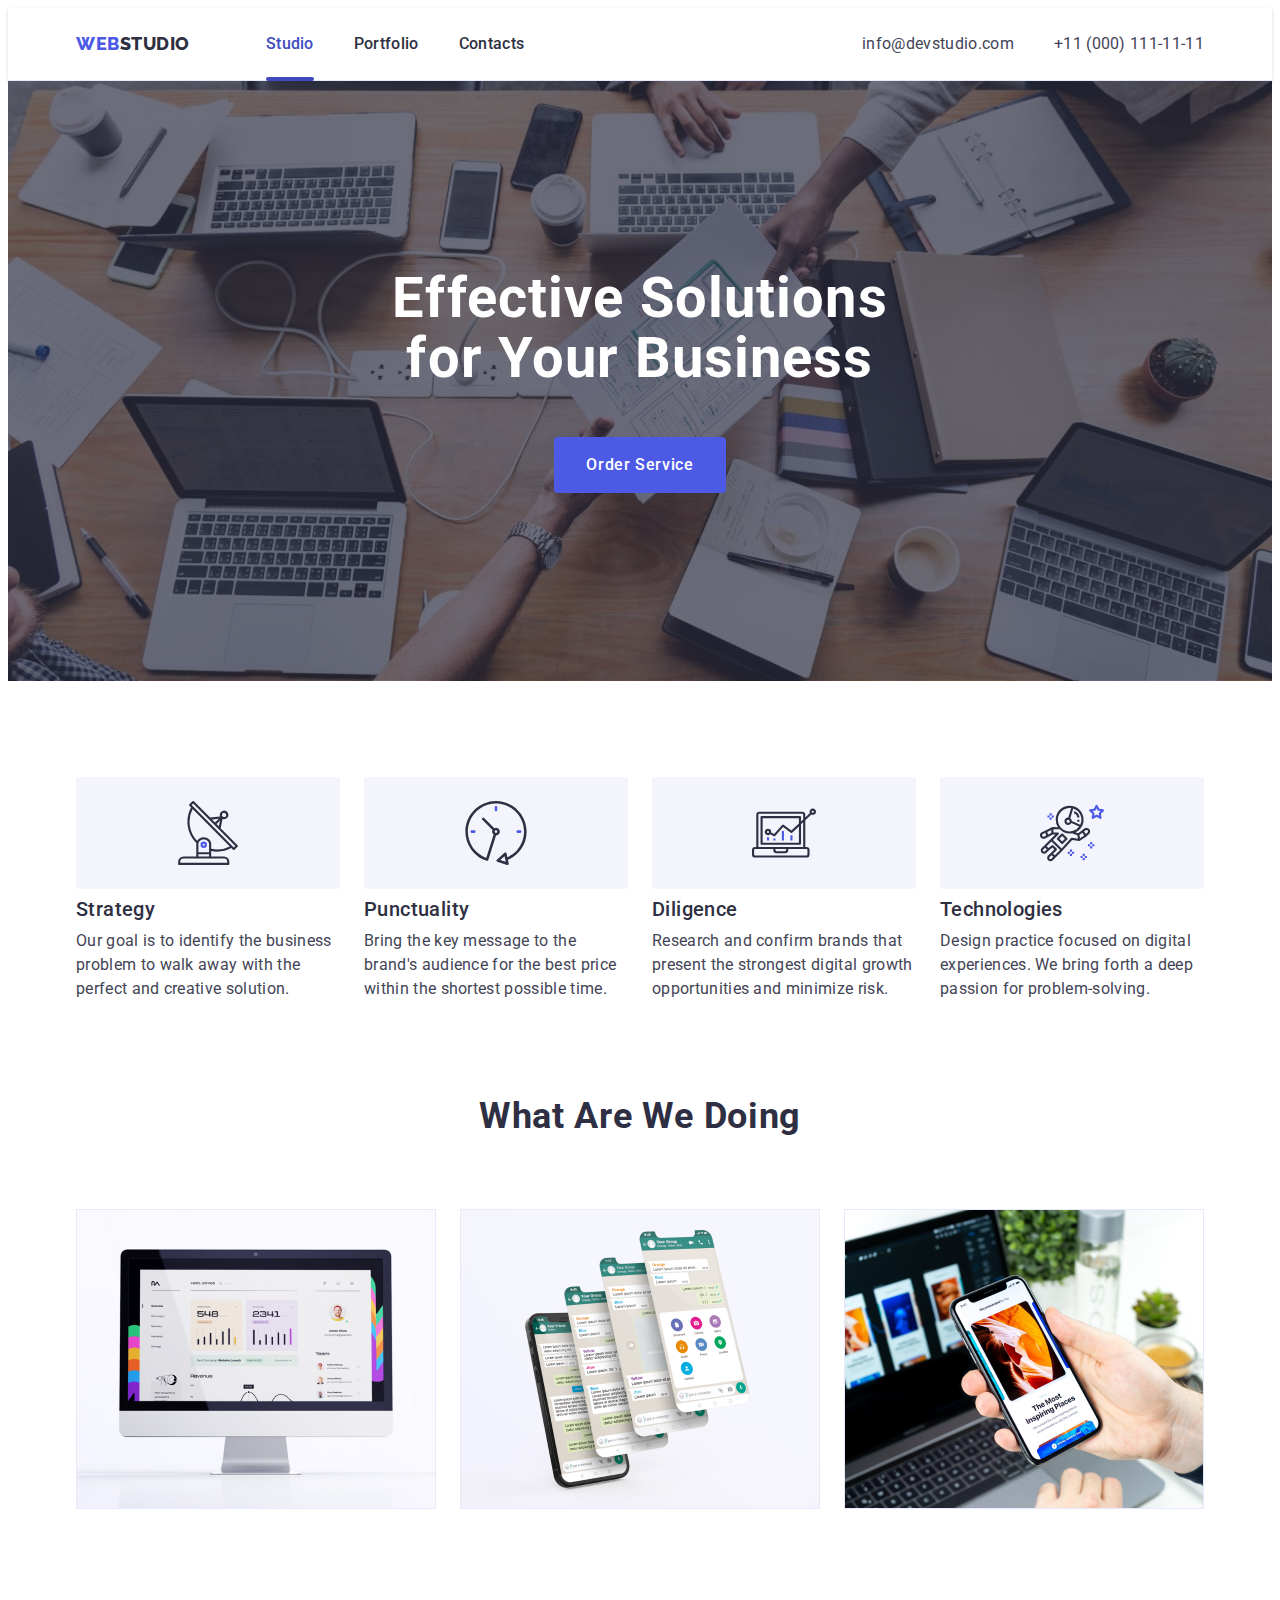
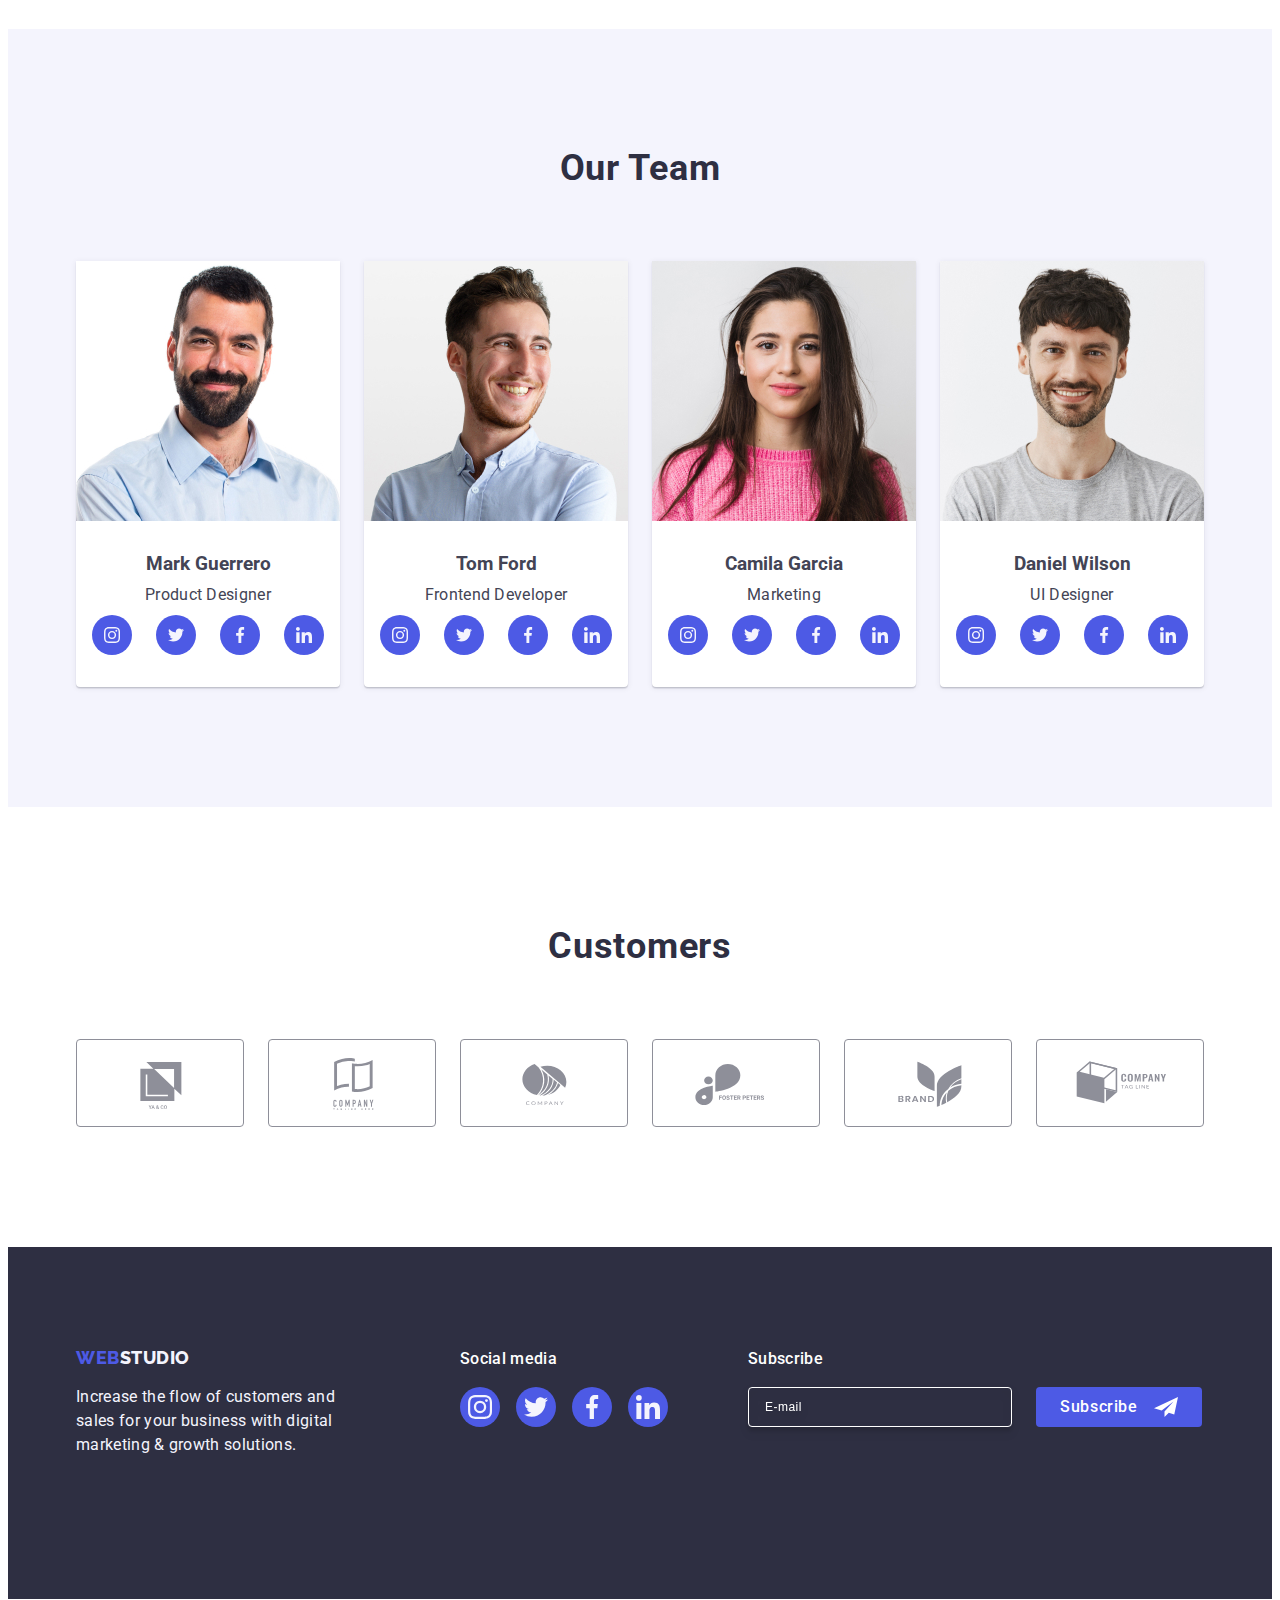
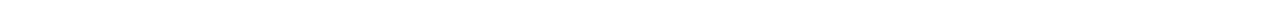
==== commit 01fc7e49: "DZ6_var7" ====
--- a/index.html
+++ b/index.html
@@ -49,7 +49,7 @@
         </button>
         <nav class="mob-menu-navigation">
             <ul class="mob-menu-list list">
-                <li class="mob-menu-item"><a href="./index.html" class="mob-menu-link link">Studio</a></li>
+                <li class="mob-menu-item"><a href="./index.html" class="mob-menu-link current link">Studio</a></li>
                 <li class="mob-menu-item"><a href="./portfolio.html" class="mob-menu-link link">Portfolio</a></li>
                 <li class="mob-menu-item"><a href="#" class="mob-menu-link link">Contacts</a></li>
             </ul>
@@ -59,10 +59,10 @@
         <address class="address">
             <ul class="mob-menu-contacts-list list">
                 <li class="mob-menu-contacts">
+                    <a href="tel:+110001111111" class="mob-menu-contacts-phone link">+11 (000) 111-11-11</a>
+                </li>
+                <li class="mob-menu-contacts">
                     <a href="mailto:info@devstudio.com" class="mob-menu-contacts-mail link">info@devstudio.com</a>
-                </li>
-                <li class="mob-menu-contacts">
-                    <a href="tel:+110001111111" class="mob-menu-contacts-phone link">+11 (000) 111-11-11</a>
                 </li>
             </ul>
         </address>
--- a/css/styles.css
+++ b/css/styles.css
@@ -124,9 +124,10 @@
   position: relative;
   color: var(--ocean);
   transition: color 250ms cubic-bezier(0.4, 0, 0.2, 1);
-}
-
-.current:after {
+  
+}
+
+.header-item.current:after {
   content: "";
   position: absolute;
   bottom: -1px;
@@ -135,6 +136,7 @@
   height: 4px;
   border-radius: 2px;
   background: var(--ocean);
+  /* display: none; */
 }
 
 .header-icon {
@@ -192,8 +194,8 @@
   top: 0;
   z-index: 20;
   background-color: var(--white);
-  width: 100vw;
-  height: 100vh;
+  width: 100%;
+  height: 100%;
   padding: 24px 24px 40px 40px;
   display: flex;
   flex-direction: column;
@@ -228,6 +230,7 @@
   margin-top: 56px;
   margin-bottom: 100px;
 }
+
 .list {
 }
 .mob-menu-item:not(:last-child) {
@@ -242,6 +245,15 @@
   text-transform: capitalize;
 }
 
+.mob-menu-link.current {
+  color: var(--ocean);
+
+}
+
+.mob-menu-link:active {
+  color: var(--ocean, #404bbf);
+}
+
 .mob-menu-link:hover,
 .mob-menu-link:focus {
   color: var(--ocean, #404bbf);
@@ -249,10 +261,6 @@
 
 .mob-menu-contacts-list {
   margin-bottom: 48px;
-}
-
-.mob-menu-contacts:nth-child(2) {
-  order: -1;
 }
 
 .mob-menu-contacts:not(:last-child) {
@@ -268,7 +276,7 @@
 
 .mob-menu-contacts-phone {
   color: var(--iris, #4d5ae5);
-  font-size: 36px;
+  font-size: 26px;
   font-weight: 700;
   line-height: 1.11;
   letter-spacing: 0.02em;
@@ -277,7 +285,7 @@
 
 .mob-menu-social-list {
   display: flex;
-  gap: 56px;
+  gap: 41px;
 }
 .social-item {
 }
@@ -340,7 +348,7 @@
 
 .main-title {
   color: var(--white, #fff);
-  font-size: 36px;
+  font-size: 32px;
   line-height: 1.11;
   letter-spacing: 0.02em;
   text-align: center;
@@ -430,7 +438,7 @@
 
 .name-menu-item {
   color: var(--navyblue, #2e2f42);
-  font-size: 36px;
+  font-size: 32px;
   font-weight: 700;
   line-height: 1.1;
   letter-spacing: 0.02em;
@@ -440,7 +448,7 @@
 
 .menu-text {
   color: var(--slate);
-  font-size: 16px;
+  font-size: 12px;
   line-height: 1.5;
   letter-spacing: 0.02em;
   font-weight: 500;
@@ -534,8 +542,8 @@
 }
 
 .customers-item {
-  width: 190px;
-  height: 88px;
+  width: 137px;
+  height: 78px;
   flex-shrink: 0;
 }
 
@@ -668,7 +676,7 @@
   border-radius: 4px;
   border: 1px solid var(--white, #fff);
   box-shadow: 0px 4px 4px 0px rgba(0, 0, 0, 0.15);
-  width: 398px;
+  width: 300px;
   height: 40px;
   padding-left: 16px;
   font-size: 12px;
--- a/css/media.css
+++ b/css/media.css
@@ -1,6 +1,41 @@
 @media screen and (min-width: 428px) {
 .container {
     max-width: 428px;
+}
+
+.mob-menu-contacts-phone {
+    color: var(--iris, #4d5ae5);
+    font-size: 36px;
+    font-weight: 700;
+    line-height: 1.11;
+    letter-spacing: 0.02em;
+    text-transform: capitalize;
+}
+
+.mob-menu-social-list {
+    display: flex;
+    gap: 56px;
+}
+
+.main-title {
+    font-size: 36px;
+}
+
+.name-menu-item {
+    font-size: 36px;
+}
+
+.menu-text {
+    font-size: 16px;
+}
+
+.customers-item {
+    width: 190px;
+    height: 88px;
+}
+
+.footer-input {
+    width: 398px;
 }
 
 } 
@@ -38,6 +73,18 @@
     line-height: 1.17;
     letter-spacing: 0.04em;
     transition: color 250ms cubic-bezier(0.4, 0, 0.2, 1);
+}
+
+.current:after {
+    content: "";
+    position: absolute;
+    bottom: -1px;
+    left: 0;
+    width: 100%;
+    height: 4px;
+    border-radius: 2px;
+    background: var(--ocean);
+    
 }
 
 .mob-menu {
@@ -162,6 +209,24 @@
     gap: 40px;
 }
 
+.current {
+    position: relative;
+    color: var(--ocean);
+    transition: color 250ms cubic-bezier(0.4, 0, 0.2, 1);
+}
+
+.current:after {
+    content: "";
+    position: absolute;
+    bottom: -1px;
+    left: 0;
+    width: 100%;
+    height: 4px;
+    border-radius: 2px;
+    background: var(--ocean);
+    
+}
+
 .header-contacts-list {
     display: flex;
     margin-left: auto;
@@ -274,6 +339,7 @@
 }
 .info-container {
     margin-right: 120px;
+    margin-bottom: 0;
 }
 
 .footer-logo {
